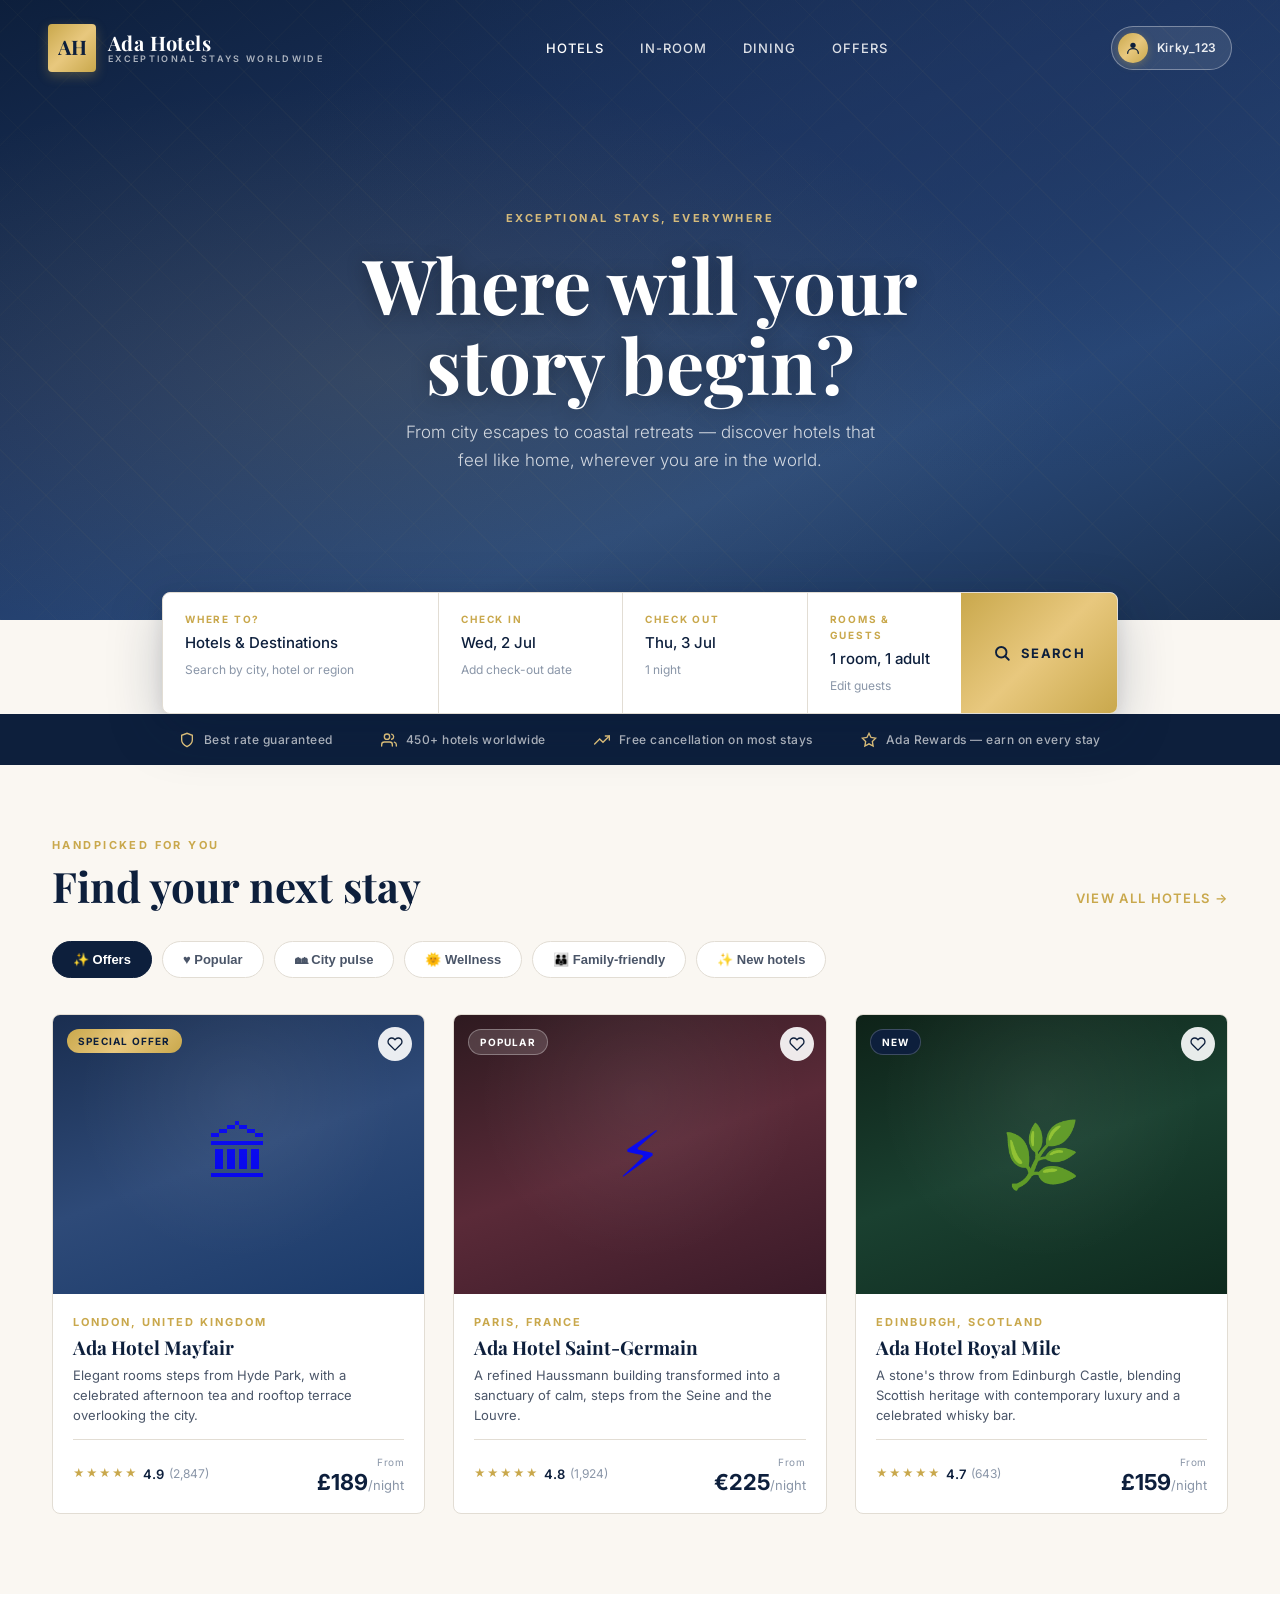
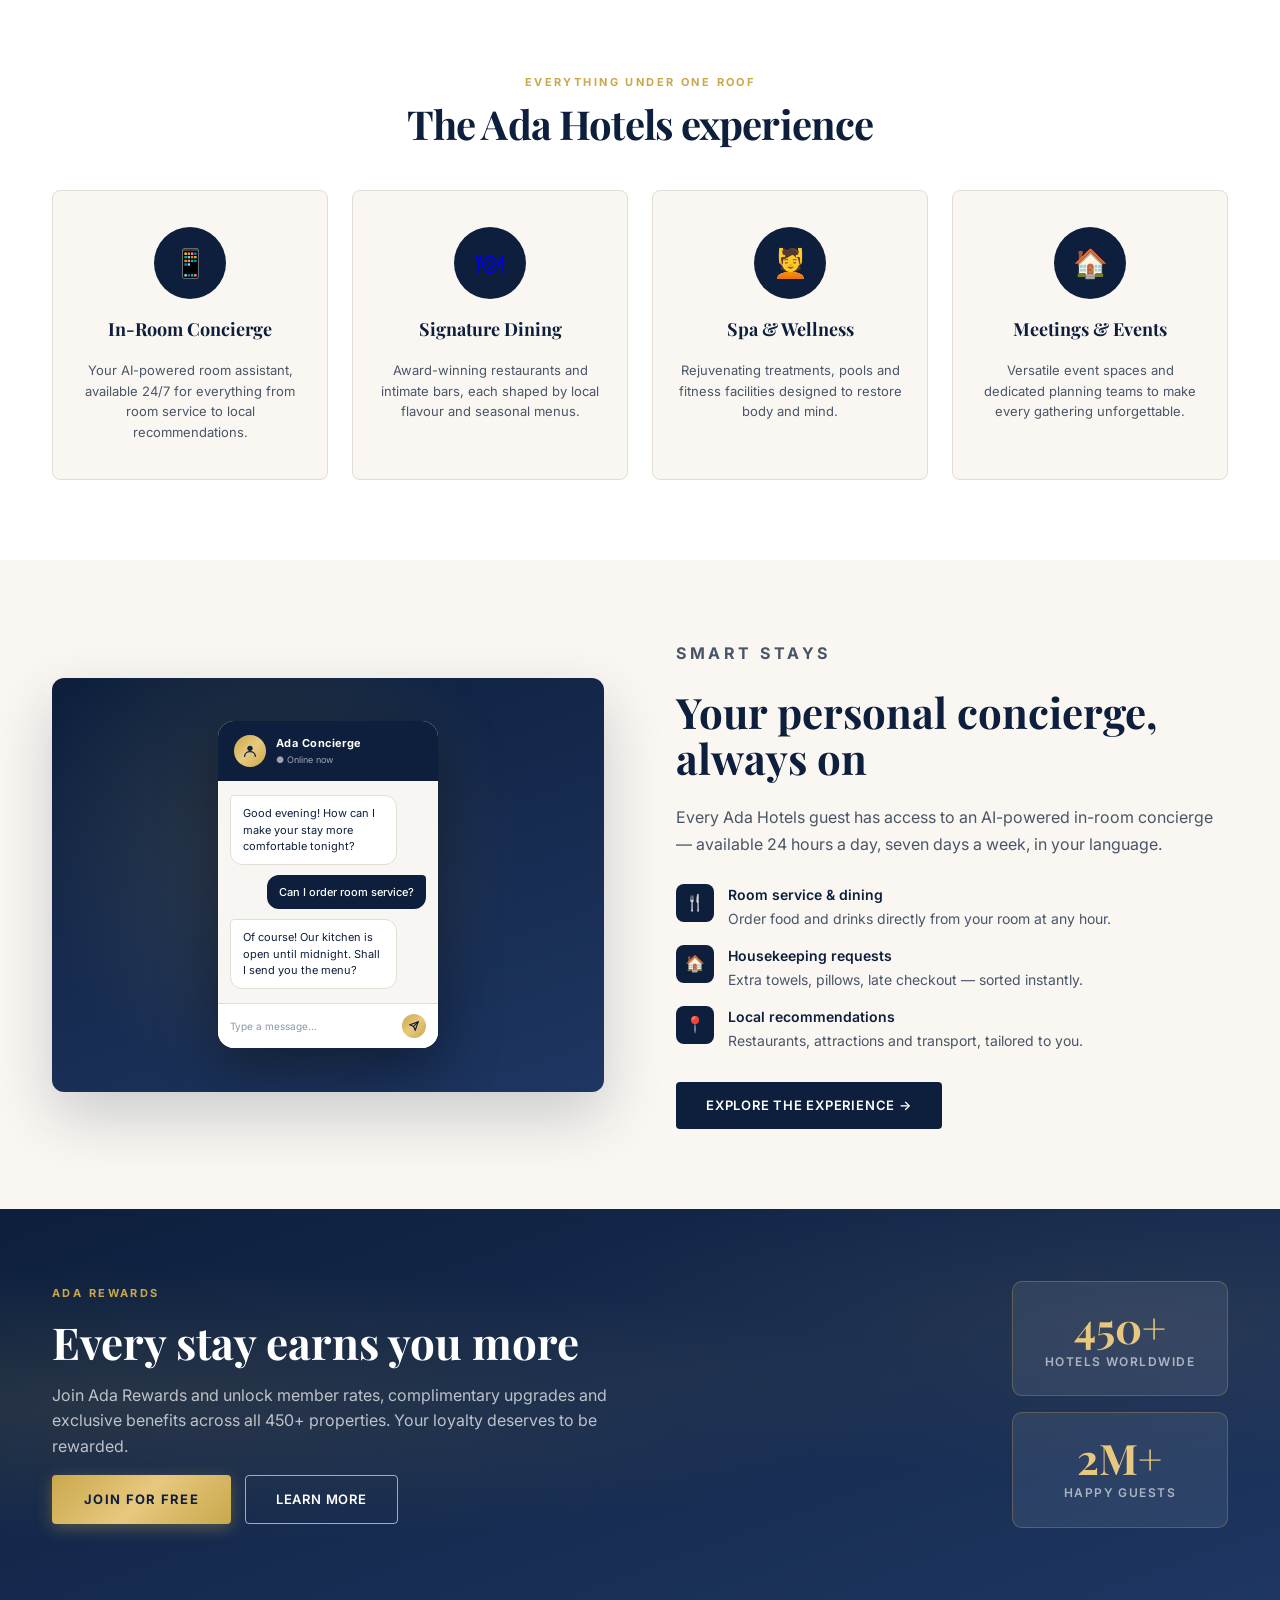
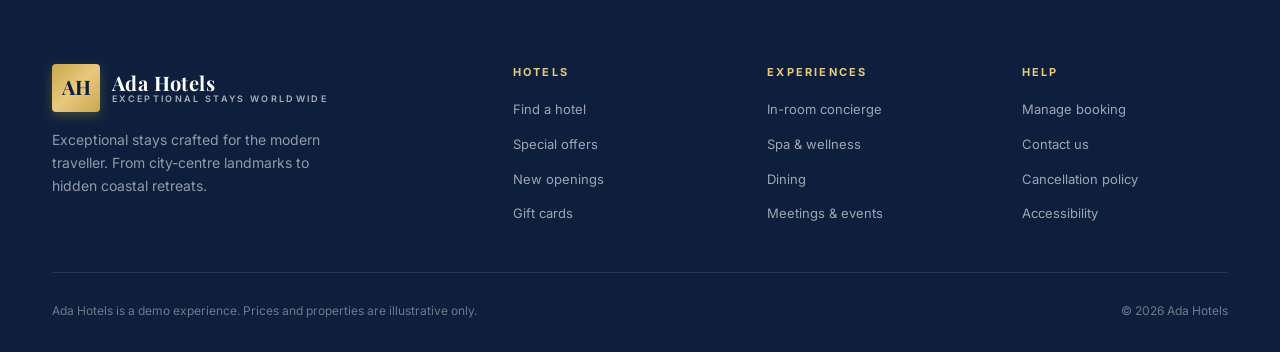
==== index.html @ 67bea43e "Initial build: Ada Hotels demo website Home booking page and in-room concierge experience page. Ada " ====
<!DOCTYPE html>
<html lang="en-GB">
<head>
<meta charset="UTF-8">
<meta name="viewport" content="width=device-width, initial-scale=1.0">
<title>Ada Hotels — Discover Your Perfect Stay</title>
<link rel="stylesheet" href="ada-hotels.css">
<style>

/* ── Hero ─────────────────────────────────────────────────── */
.hero {
  position: relative;
  min-height: 620px;
  display: flex;
  flex-direction: column;
  align-items: center;
  justify-content: center;
  overflow: hidden;
}
.hero-bg {
  position: absolute;
  inset: 0;
  background:
    linear-gradient(to bottom, rgba(13,31,60,0.55) 0%, rgba(13,31,60,0.35) 50%, rgba(13,31,60,0.65) 100%),
    url('hero-bg.jpg') center/cover no-repeat;
  background-color: #1A3A5C;
}
/* Decorative layers when no photo */
.hero-bg::before {
  content: '';
  position: absolute;
  inset: 0;
  background:
    radial-gradient(ellipse at 30% 60%, rgba(201,168,76,0.12) 0%, transparent 55%),
    radial-gradient(ellipse at 80% 20%, rgba(30,54,98,0.6) 0%, transparent 50%),
    linear-gradient(160deg, #0D1F3C 0%, #1E3662 40%, #2A4A7A 70%, #1A3050 100%);
}
.hero-bg::after {
  content: '';
  position: absolute;
  inset: 0;
  background-image:
    repeating-linear-gradient(45deg, rgba(201,168,76,0.03) 0px, rgba(201,168,76,0.03) 1px, transparent 1px, transparent 40px),
    repeating-linear-gradient(-45deg, rgba(201,168,76,0.02) 0px, rgba(201,168,76,0.02) 1px, transparent 1px, transparent 40px);
}

.hero-content {
  position: relative;
  z-index: 2;
  text-align: center;
  padding: 120px 32px 56px;
  display: flex;
  flex-direction: column;
  align-items: center;
  gap: 16px;
}
.hero-content .eyebrow { color: var(--ah-gold-light); opacity: 0.9; }
.hero-title {
  font-family: 'Playfair Display', serif;
  font-size: clamp(42px, 6vw, 76px);
  font-weight: 700;
  color: var(--ah-white);
  line-height: 1.05;
  max-width: 14ch;
  text-shadow: 0 2px 20px rgba(0,0,0,0.3);
}
.hero-sub {
  font-size: 17px;
  color: rgba(255,255,255,0.78);
  max-width: 48ch;
  line-height: 1.6;
  font-weight: 300;
}

/* ── Booking widget ───────────────────────────────────────── */
.booking-bar-wrap {
  position: relative;
  z-index: 10;
  width: 100%;
  max-width: 1020px;
  padding: 0 32px;
  margin-top: -28px;
}
.booking-bar {
  background: var(--ah-white);
  border-radius: 8px;
  box-shadow: 0 16px 56px rgba(13,31,60,0.22), 0 4px 16px rgba(13,31,60,0.1);
  display: grid;
  grid-template-columns: 1.8fr 1.2fr 1.2fr 1fr auto;
  overflow: hidden;
  border: 1px solid var(--ah-border);
}
.bb-field {
  display: flex;
  flex-direction: column;
  gap: 4px;
  padding: 18px 22px;
  border-right: 1px solid var(--ah-border);
  cursor: pointer;
  transition: background 120ms;
}
.bb-field:hover { background: var(--ah-cream); }
.bb-field:last-of-type { border-right: none; }
.bb-label {
  font-size: 10px;
  font-weight: 700;
  letter-spacing: 0.18em;
  text-transform: uppercase;
  color: var(--ah-gold);
}
.bb-value {
  font-size: 15px;
  font-weight: 500;
  color: var(--ah-navy);
}
.bb-sub {
  font-size: 12px;
  color: var(--ah-text-3);
  margin-top: 1px;
}
.bb-search {
  display: flex;
  align-items: center;
  justify-content: center;
  padding: 18px 32px;
  background: var(--ah-gold-grad);
  border: none;
  cursor: pointer;
  font-family: inherit;
  font-size: 13px;
  font-weight: 700;
  letter-spacing: 0.1em;
  text-transform: uppercase;
  color: var(--ah-navy);
  gap: 10px;
  transition: filter 150ms;
  white-space: nowrap;
}
.bb-search:hover { filter: brightness(1.06); }
.bb-search svg { flex-shrink: 0; }

/* ── Trust strip ──────────────────────────────────────────── */
.trust-strip {
  background: var(--ah-navy);
  padding: 16px 0;
}
.trust-strip-inner {
  display: flex;
  align-items: center;
  justify-content: center;
  gap: 48px;
  flex-wrap: wrap;
}
.trust-item {
  display: flex;
  align-items: center;
  gap: 9px;
  font-size: 12px;
  font-weight: 500;
  color: rgba(255,255,255,0.7);
  letter-spacing: 0.04em;
}
.trust-item svg { color: var(--ah-gold-light); flex-shrink: 0; }

/* ── Find your stay ───────────────────────────────────────── */
.find-section {
  padding: 72px 0 80px;
  background: var(--ah-cream);
}
.find-head {
  display: flex;
  align-items: flex-end;
  justify-content: space-between;
  gap: 24px;
  margin-bottom: 32px;
}
.find-head h2 {
  font-family: 'Playfair Display', serif;
  font-size: clamp(28px, 3.5vw, 42px);
  font-weight: 700;
  color: var(--ah-navy);
  line-height: 1.1;
}
.find-head a {
  font-size: 13px;
  font-weight: 600;
  letter-spacing: 0.1em;
  text-transform: uppercase;
  color: var(--ah-gold);
  text-decoration: none;
  white-space: nowrap;
}
.find-head a:hover { color: var(--ah-navy); }

/* Filter tabs */
.filter-tabs {
  display: flex;
  gap: 10px;
  margin-bottom: 36px;
  flex-wrap: wrap;
}
.filter-tab {
  display: flex;
  align-items: center;
  gap: 7px;
  padding: 10px 20px;
  border-radius: 999px;
  border: 1.5px solid var(--ah-border);
  background: var(--ah-white);
  color: var(--ah-text-2);
  font-size: 13px;
  font-weight: 600;
  cursor: pointer;
  transition: all 150ms;
  white-space: nowrap;
}
.filter-tab:hover { border-color: var(--ah-navy); color: var(--ah-navy); }
.filter-tab.active {
  background: var(--ah-navy);
  border-color: var(--ah-navy);
  color: var(--ah-white);
}

/* Hotel cards grid */
.hotels-grid {
  display: grid;
  grid-template-columns: repeat(3, 1fr);
  gap: 28px;
}
.hotel-card { cursor: pointer; }
.hotel-thumb {
  width: 100%;
  aspect-ratio: 4/3;
  position: relative;
  overflow: hidden;
}
.hotel-thumb-inner {
  width: 100%;
  height: 100%;
  display: flex;
  align-items: center;
  justify-content: center;
  font-size: 64px;
}
.hotel-thumb-inner.london   { background: linear-gradient(160deg, #1A2E50 0%, #2E4A78 50%, #1A3A6A 100%); }
.hotel-thumb-inner.paris    { background: linear-gradient(160deg, #2E1A20 0%, #5A2A38 50%, #3A1A28 100%); }
.hotel-thumb-inner.edinburgh{ background: linear-gradient(160deg, #0E2218 0%, #1A4030 50%, #0E2A1E 100%); }
.hotel-thumb-inner.dubai    { background: linear-gradient(160deg, #2E2010 0%, #5A4020 50%, #3A2810 100%); }
.hotel-thumb-inner.barcelona{ background: linear-gradient(160deg, #201020 0%, #402040 50%, #281030 100%); }
.hotel-thumb-inner.amsterdam{ background: linear-gradient(160deg, #102020 0%, #204040 50%, #102828 100%); }

.hotel-thumb::before {
  content: '';
  position: absolute;
  inset: 0;
  background: radial-gradient(circle at 50% 30%, rgba(255,255,255,0.06), transparent 60%);
  pointer-events: none;
}
.hotel-badge {
  position: absolute;
  top: 14px;
  left: 14px;
  padding: 4px 11px;
  border-radius: 999px;
  font-size: 10px;
  font-weight: 700;
  letter-spacing: 0.12em;
  text-transform: uppercase;
}
.badge-offers  { background: var(--ah-gold-grad); color: var(--ah-navy); }
.badge-new     { background: var(--ah-navy); color: var(--ah-white); border: 1px solid rgba(255,255,255,0.2); }
.badge-popular { background: rgba(255,255,255,0.15); color: var(--ah-white); border: 1px solid rgba(255,255,255,0.3); backdrop-filter: blur(4px); }

.hotel-save {
  position: absolute;
  top: 12px;
  right: 12px;
  width: 34px; height: 34px;
  border-radius: 50%;
  background: rgba(255,255,255,0.9);
  border: none;
  cursor: pointer;
  display: flex; align-items: center; justify-content: center;
  transition: background 120ms;
}
.hotel-save:hover { background: var(--ah-white); }

.hotel-info { padding: 20px; }
.hotel-location {
  font-size: 11px;
  font-weight: 700;
  letter-spacing: 0.18em;
  text-transform: uppercase;
  color: var(--ah-gold);
  margin-bottom: 5px;
}
.hotel-name {
  font-family: 'Playfair Display', serif;
  font-size: 19px;
  font-weight: 700;
  color: var(--ah-navy);
  margin-bottom: 6px;
  line-height: 1.2;
}
.hotel-desc {
  font-size: 13px;
  color: var(--ah-text-2);
  line-height: 1.55;
  margin-bottom: 14px;
}
.hotel-meta {
  display: flex;
  align-items: center;
  justify-content: space-between;
  gap: 12px;
  padding-top: 14px;
  border-top: 1px solid var(--ah-border);
}
.hotel-rating {
  display: flex;
  align-items: center;
  gap: 5px;
  font-size: 13px;
  font-weight: 600;
  color: var(--ah-navy);
}
.stars { color: var(--ah-gold); font-size: 11px; letter-spacing: 1px; }
.hotel-price {
  display: flex;
  flex-direction: column;
  align-items: flex-end;
  gap: 1px;
}
.price-from { font-size: 10px; color: var(--ah-text-3); letter-spacing: 0.06em; }
.price-val {
  font-size: 22px;
  font-weight: 700;
  color: var(--ah-navy);
  line-height: 1;
}
.price-val small { font-size: 13px; font-weight: 400; color: var(--ah-text-3); }

/* ── Experience strip ─────────────────────────────────────── */
.exp-strip {
  padding: 80px 0;
  background: var(--ah-white);
}
.exp-grid {
  display: grid;
  grid-template-columns: repeat(4, 1fr);
  gap: 24px;
}
.exp-card {
  display: flex;
  flex-direction: column;
  align-items: center;
  text-align: center;
  gap: 16px;
  padding: 36px 24px;
  border-radius: 8px;
  border: 1px solid var(--ah-border);
  background: var(--ah-cream);
  transition: box-shadow 200ms, transform 200ms;
  text-decoration: none;
}
.exp-card:hover {
  box-shadow: 0 8px 32px rgba(13,31,60,0.1);
  transform: translateY(-3px);
}
.exp-icon {
  width: 72px; height: 72px;
  border-radius: 50%;
  background: var(--ah-navy);
  display: flex; align-items: center; justify-content: center;
  font-size: 28px;
  flex-shrink: 0;
}
.exp-title {
  font-family: 'Playfair Display', serif;
  font-size: 18px;
  font-weight: 700;
  color: var(--ah-navy);
}
.exp-desc { font-size: 13px; color: var(--ah-text-2); line-height: 1.6; }

/* ── Promo banner ─────────────────────────────────────────── */
.promo-banner {
  margin: 0;
  background: var(--ah-navy-grad);
  padding: 72px 0;
  position: relative;
  overflow: hidden;
}
.promo-banner::before {
  content: '';
  position: absolute;
  inset: 0;
  background:
    radial-gradient(ellipse at 10% 50%, rgba(201,168,76,0.12) 0%, transparent 50%),
    radial-gradient(ellipse at 90% 30%, rgba(201,168,76,0.08) 0%, transparent 40%);
  pointer-events: none;
}
.promo-inner {
  position: relative;
  display: flex;
  align-items: center;
  justify-content: space-between;
  gap: 48px;
}
.promo-copy { display: flex; flex-direction: column; gap: 16px; max-width: 56ch; }
.promo-title {
  font-family: 'Playfair Display', serif;
  font-size: clamp(28px, 3.5vw, 44px);
  font-weight: 700;
  color: var(--ah-white);
  line-height: 1.1;
}
.promo-sub { font-size: 16px; color: rgba(255,255,255,0.7); line-height: 1.6; }
.promo-cta { display: flex; gap: 14px; align-items: center; flex-wrap: wrap; }

/* ── In-room callout ──────────────────────────────────────── */
.inroom-callout {
  padding: 80px 0;
  background: var(--ah-cream);
}
.inroom-inner {
  display: grid;
  grid-template-columns: 1fr 1fr;
  gap: 72px;
  align-items: center;
}
.inroom-visual {
  position: relative;
  border-radius: 12px;
  overflow: hidden;
  aspect-ratio: 4/3;
  background: linear-gradient(160deg, #0D1F3C, #1E3662);
  display: flex;
  align-items: center;
  justify-content: center;
  box-shadow: 0 24px 60px rgba(13,31,60,0.2);
}
.inroom-visual::before {
  content: '';
  position: absolute;
  inset: 0;
  background: radial-gradient(circle at 40% 40%, rgba(201,168,76,0.15), transparent 60%);
}
.inroom-mockup {
  position: relative;
  z-index: 2;
  width: 220px;
  background: var(--ah-white);
  border-radius: 16px;
  box-shadow: 0 20px 60px rgba(0,0,0,0.4);
  overflow: hidden;
}
.im-header {
  background: var(--ah-navy);
  padding: 14px 16px;
  display: flex;
  align-items: center;
  gap: 10px;
}
.im-avatar {
  width: 32px; height: 32px;
  border-radius: 50%;
  background: var(--ah-gold-grad);
  display: flex; align-items: center; justify-content: center;
  flex-shrink: 0;
}
.im-label { font-size: 11px; font-weight: 700; color: var(--ah-white); letter-spacing: 0.04em; }
.im-sub { font-size: 9px; color: rgba(255,255,255,0.6); }
.im-msgs { padding: 14px 12px; display: flex; flex-direction: column; gap: 10px; background: #F8F6F2; }
.im-bot, .im-user {
  max-width: 85%;
  padding: 9px 12px;
  border-radius: 12px;
  font-size: 11px;
  line-height: 1.5;
}
.im-bot {
  background: var(--ah-white);
  color: var(--ah-navy);
  border: 1px solid var(--ah-border);
  border-radius: 4px 12px 12px 12px;
  align-self: flex-start;
}
.im-user {
  background: var(--ah-navy);
  color: var(--ah-white);
  border-radius: 12px 4px 12px 12px;
  align-self: flex-end;
  font-weight: 500;
}
.im-input {
  padding: 10px 12px;
  border-top: 1px solid var(--ah-border);
  background: var(--ah-white);
  display: flex;
  align-items: center;
  gap: 8px;
}
.im-input-field {
  flex: 1;
  font-size: 10px;
  color: var(--ah-text-3);
}
.im-send {
  width: 24px; height: 24px;
  border-radius: 50%;
  background: var(--ah-gold-grad);
  display: flex; align-items: center; justify-content: center;
  flex-shrink: 0;
}
.inroom-copy { display: flex; flex-direction: column; gap: 22px; }
.inroom-copy h2 {
  font-family: 'Playfair Display', serif;
  font-size: clamp(28px, 3.5vw, 42px);
  font-weight: 700;
  color: var(--ah-navy);
  line-height: 1.1;
}
.inroom-copy p { font-size: 16px; color: var(--ah-text-2); line-height: 1.7; }
.inroom-features { display: flex; flex-direction: column; gap: 14px; margin-top: 4px; }
.inroom-feature {
  display: flex;
  align-items: flex-start;
  gap: 14px;
  font-size: 14px;
  color: var(--ah-text-2);
}
.if-icon {
  width: 38px; height: 38px;
  border-radius: 8px;
  background: var(--ah-navy);
  display: flex; align-items: center; justify-content: center;
  font-size: 16px;
  flex-shrink: 0;
}
.if-text strong { display: block; color: var(--ah-navy); font-weight: 600; margin-bottom: 2px; }

@media (max-width: 960px) {
  .booking-bar { grid-template-columns: 1fr 1fr; }
  .hotels-grid { grid-template-columns: 1fr 1fr; }
  .exp-grid { grid-template-columns: 1fr 1fr; }
  .inroom-inner { grid-template-columns: 1fr; }
  .promo-inner { flex-direction: column; }
  .site-header { padding: 20px 24px; }
}
@media (max-width: 640px) {
  .hotels-grid { grid-template-columns: 1fr; }
  .booking-bar { grid-template-columns: 1fr; }
  .footer-inner { grid-template-columns: 1fr 1fr; }
}
</style>
</head>
<body>

<!-- Header -->
<header class="site-header">
  <a class="brand" href="index.html">
    <div class="brand-mark">
      <svg width="28" height="28" viewBox="0 0 28 28" fill="none">
        <text x="14" y="21" font-family="Playfair Display, serif" font-size="20" font-weight="700" fill="#0D1F3C" text-anchor="middle">AH</text>
      </svg>
    </div>
    <div class="brand-name-wrap">
      <span class="brand-title">Ada Hotels</span>
      <span class="brand-tag">Exceptional stays worldwide</span>
    </div>
  </a>
  <nav class="site-nav">
    <a href="index.html" class="active">Hotels</a>
    <a href="inroom.html">In-Room</a>
    <a href="index.html">Dining</a>
    <a href="index.html">Offers</a>
  </nav>
  <div class="header-actions">
    <div class="user-pill">
      <span class="user-avatar">
        <svg width="16" height="16" viewBox="0 0 24 24" fill="none">
          <circle cx="12" cy="8" r="4" fill="#0D1F3C"/>
          <path d="M4 20c0-4 3.6-7 8-7s8 3 8 7" stroke="#0D1F3C" stroke-width="2" stroke-linecap="round"/>
        </svg>
      </span>
      <span class="user-name">Kirky_123</span>
    </div>
  </div>
</header>

<!-- Hero -->
<section class="hero">
  <div class="hero-bg"></div>
  <div class="hero-content">
    <p class="eyebrow">Exceptional stays, everywhere</p>
    <h1 class="hero-title">Where will your story begin?</h1>
    <p class="hero-sub">From city escapes to coastal retreats — discover hotels that feel like home, wherever you are in the world.</p>
  </div>
</section>

<!-- Booking bar -->
<div style="background:var(--ah-cream);display:flex;justify-content:center;padding:0 0 0 0;">
  <div class="booking-bar-wrap">
    <div class="booking-bar">
      <div class="bb-field">
        <span class="bb-label">Where to?</span>
        <span class="bb-value">Hotels &amp; Destinations</span>
        <span class="bb-sub">Search by city, hotel or region</span>
      </div>
      <div class="bb-field">
        <span class="bb-label">Check in</span>
        <span class="bb-value">Wed, 2 Jul</span>
        <span class="bb-sub">Add check-out date</span>
      </div>
      <div class="bb-field">
        <span class="bb-label">Check out</span>
        <span class="bb-value">Thu, 3 Jul</span>
        <span class="bb-sub">1 night</span>
      </div>
      <div class="bb-field">
        <span class="bb-label">Rooms &amp; Guests</span>
        <span class="bb-value">1 room, 1 adult</span>
        <span class="bb-sub">Edit guests</span>
      </div>
      <button class="bb-search">
        <svg width="18" height="18" viewBox="0 0 24 24" fill="none" stroke="currentColor" stroke-width="2.5" stroke-linecap="round"><circle cx="11" cy="11" r="7"/><path d="m21 21-4.35-4.35"/></svg>
        Search
      </button>
    </div>
  </div>
</div>

<!-- Trust strip -->
<div class="trust-strip">
  <div class="wrap">
    <div class="trust-strip-inner">
      <div class="trust-item">
        <svg width="16" height="16" viewBox="0 0 24 24" fill="none" stroke="currentColor" stroke-width="2" stroke-linecap="round"><path d="M12 22s8-4 8-10V5l-8-3-8 3v7c0 6 8 10 8 10z"/></svg>
        Best rate guaranteed
      </div>
      <div class="trust-item">
        <svg width="16" height="16" viewBox="0 0 24 24" fill="none" stroke="currentColor" stroke-width="2" stroke-linecap="round"><path d="M17 21v-2a4 4 0 0 0-4-4H5a4 4 0 0 0-4 4v2"/><circle cx="9" cy="7" r="4"/><path d="M23 21v-2a4 4 0 0 0-3-3.87"/><path d="M16 3.13a4 4 0 0 1 0 7.75"/></svg>
        450+ hotels worldwide
      </div>
      <div class="trust-item">
        <svg width="16" height="16" viewBox="0 0 24 24" fill="none" stroke="currentColor" stroke-width="2" stroke-linecap="round"><polyline points="23 6 13.5 15.5 8.5 10.5 1 18"/><polyline points="17 6 23 6 23 12"/></svg>
        Free cancellation on most stays
      </div>
      <div class="trust-item">
        <svg width="16" height="16" viewBox="0 0 24 24" fill="none" stroke="currentColor" stroke-width="2" stroke-linecap="round"><polygon points="12 2 15.09 8.26 22 9.27 17 14.14 18.18 21.02 12 17.77 5.82 21.02 7 14.14 2 9.27 8.91 8.26 12 2"/></svg>
        Ada Rewards — earn on every stay
      </div>
    </div>
  </div>
</div>

<!-- Find your stay -->
<section class="find-section">
  <div class="wrap">
    <div class="find-head">
      <div>
        <p class="eyebrow" style="margin-bottom:8px">Handpicked for you</p>
        <h2>Find your next stay</h2>
      </div>
      <a href="index.html">View all hotels &rarr;</a>
    </div>

    <div class="filter-tabs">
      <button class="filter-tab active">&#10024; Offers</button>
      <button class="filter-tab">&#9829; Popular</button>
      <button class="filter-tab">&#127960; City pulse</button>
      <button class="filter-tab">&#127774; Wellness</button>
      <button class="filter-tab">&#128106; Family-friendly</button>
      <button class="filter-tab">&#10024; New hotels</button>
    </div>

    <div class="hotels-grid">

      <!-- Card 1 -->
      <a class="hotel-card" href="index.html">
        <div class="hotel-thumb">
          <div class="hotel-thumb-inner london">&#127963;</div>
          <span class="hotel-badge badge-offers">Special offer</span>
          <button class="hotel-save" onclick="event.preventDefault()">
            <svg width="16" height="16" viewBox="0 0 24 24" fill="none" stroke="#0D1F3C" stroke-width="2" stroke-linecap="round"><path d="M20.84 4.61a5.5 5.5 0 0 0-7.78 0L12 5.67l-1.06-1.06a5.5 5.5 0 0 0-7.78 7.78l1.06 1.06L12 21.23l7.78-7.78 1.06-1.06a5.5 5.5 0 0 0 0-7.78z"/></svg>
          </button>
        </div>
        <div class="hotel-info">
          <div class="hotel-location">London, United Kingdom</div>
          <div class="hotel-name">Ada Hotel Mayfair</div>
          <div class="hotel-desc">Elegant rooms steps from Hyde Park, with a celebrated afternoon tea and rooftop terrace overlooking the city.</div>
          <div class="hotel-meta">
            <div class="hotel-rating">
              <span class="stars">&#9733;&#9733;&#9733;&#9733;&#9733;</span>
              <span>4.9</span>
              <span style="color:var(--ah-text-3);font-weight:400;font-size:12px">(2,847)</span>
            </div>
            <div class="hotel-price">
              <span class="price-from">From</span>
              <span class="price-val">&pound;189<small>/night</small></span>
            </div>
          </div>
        </div>
      </a>

      <!-- Card 2 -->
      <a class="hotel-card" href="index.html">
        <div class="hotel-thumb">
          <div class="hotel-thumb-inner paris">&#9889;</div>
          <span class="hotel-badge badge-popular">Popular</span>
          <button class="hotel-save" onclick="event.preventDefault()">
            <svg width="16" height="16" viewBox="0 0 24 24" fill="none" stroke="#0D1F3C" stroke-width="2" stroke-linecap="round"><path d="M20.84 4.61a5.5 5.5 0 0 0-7.78 0L12 5.67l-1.06-1.06a5.5 5.5 0 0 0-7.78 7.78l1.06 1.06L12 21.23l7.78-7.78 1.06-1.06a5.5 5.5 0 0 0 0-7.78z"/></svg>
          </button>
        </div>
        <div class="hotel-info">
          <div class="hotel-location">Paris, France</div>
          <div class="hotel-name">Ada Hotel Saint-Germain</div>
          <div class="hotel-desc">A refined Haussmann building transformed into a sanctuary of calm, steps from the Seine and the Louvre.</div>
          <div class="hotel-meta">
            <div class="hotel-rating">
              <span class="stars">&#9733;&#9733;&#9733;&#9733;&#9733;</span>
              <span>4.8</span>
              <span style="color:var(--ah-text-3);font-weight:400;font-size:12px">(1,924)</span>
            </div>
            <div class="hotel-price">
              <span class="price-from">From</span>
              <span class="price-val">&euro;225<small>/night</small></span>
            </div>
          </div>
        </div>
      </a>

      <!-- Card 3 -->
      <a class="hotel-card" href="index.html">
        <div class="hotel-thumb">
          <div class="hotel-thumb-inner edinburgh">&#127807;</div>
          <span class="hotel-badge badge-new">New</span>
          <button class="hotel-save" onclick="event.preventDefault()">
            <svg width="16" height="16" viewBox="0 0 24 24" fill="none" stroke="#0D1F3C" stroke-width="2" stroke-linecap="round"><path d="M20.84 4.61a5.5 5.5 0 0 0-7.78 0L12 5.67l-1.06-1.06a5.5 5.5 0 0 0-7.78 7.78l1.06 1.06L12 21.23l7.78-7.78 1.06-1.06a5.5 5.5 0 0 0 0-7.78z"/></svg>
          </button>
        </div>
        <div class="hotel-info">
          <div class="hotel-location">Edinburgh, Scotland</div>
          <div class="hotel-name">Ada Hotel Royal Mile</div>
          <div class="hotel-desc">A stone's throw from Edinburgh Castle, blending Scottish heritage with contemporary luxury and a celebrated whisky bar.</div>
          <div class="hotel-meta">
            <div class="hotel-rating">
              <span class="stars">&#9733;&#9733;&#9733;&#9733;&#9733;</span>
              <span>4.7</span>
              <span style="color:var(--ah-text-3);font-weight:400;font-size:12px">(643)</span>
            </div>
            <div class="hotel-price">
              <span class="price-from">From</span>
              <span class="price-val">&pound;159<small>/night</small></span>
            </div>
          </div>
        </div>
      </a>

    </div>
  </div>
</section>

<!-- Experiences strip -->
<section class="exp-strip">
  <div class="wrap">
    <div style="text-align:center;margin-bottom:44px">
      <p class="eyebrow" style="margin-bottom:10px">Everything under one roof</p>
      <h2 class="display" style="font-size:clamp(28px,3.5vw,40px)">The Ada Hotels experience</h2>
    </div>
    <div class="exp-grid">
      <a class="exp-card" href="inroom.html">
        <div class="exp-icon">&#128241;</div>
        <div class="exp-title">In-Room Concierge</div>
        <div class="exp-desc">Your AI-powered room assistant, available 24/7 for everything from room service to local recommendations.</div>
      </a>
      <a class="exp-card" href="index.html">
        <div class="exp-icon">&#127869;</div>
        <div class="exp-title">Signature Dining</div>
        <div class="exp-desc">Award-winning restaurants and intimate bars, each shaped by local flavour and seasonal menus.</div>
      </a>
      <a class="exp-card" href="index.html">
        <div class="exp-icon">&#128134;</div>
        <div class="exp-title">Spa &amp; Wellness</div>
        <div class="exp-desc">Rejuvenating treatments, pools and fitness facilities designed to restore body and mind.</div>
      </a>
      <a class="exp-card" href="index.html">
        <div class="exp-icon">&#127968;</div>
        <div class="exp-title">Meetings &amp; Events</div>
        <div class="exp-desc">Versatile event spaces and dedicated planning teams to make every gathering unforgettable.</div>
      </a>
    </div>
  </div>
</section>

<!-- In-room callout -->
<section class="inroom-callout">
  <div class="wrap">
    <div class="inroom-inner">
      <div class="inroom-visual">
        <div class="inroom-mockup">
          <div class="im-header">
            <div class="im-avatar">
              <svg width="16" height="16" viewBox="0 0 24 24" fill="none"><circle cx="12" cy="8" r="4" fill="#0D1F3C"/><path d="M4 20c0-4 3.6-7 8-7s8 3 8 7" stroke="#0D1F3C" stroke-width="2" stroke-linecap="round"/></svg>
            </div>
            <div>
              <div class="im-label">Ada Concierge</div>
              <div class="im-sub">&#9679; Online now</div>
            </div>
          </div>
          <div class="im-msgs">
            <div class="im-bot">Good evening! How can I make your stay more comfortable tonight?</div>
            <div class="im-user">Can I order room service?</div>
            <div class="im-bot">Of course! Our kitchen is open until midnight. Shall I send you the menu?</div>
          </div>
          <div class="im-input">
            <span class="im-input-field">Type a message...</span>
            <div class="im-send">
              <svg width="10" height="10" viewBox="0 0 24 24" fill="none" stroke="#0D1F3C" stroke-width="3" stroke-linecap="round"><line x1="22" y1="2" x2="11" y2="13"/><polygon points="22 2 15 22 11 13 2 9 22 2"/></svg>
            </div>
          </div>
        </div>
      </div>
      <div class="inroom-copy">
        <p class="eyebrow">Smart stays</p>
        <h2>Your personal concierge, always on</h2>
        <p>Every Ada Hotels guest has access to an AI-powered in-room concierge — available 24 hours a day, seven days a week, in your language.</p>
        <div class="inroom-features">
          <div class="inroom-feature">
            <div class="if-icon">&#127860;</div>
            <div class="if-text"><strong>Room service & dining</strong>Order food and drinks directly from your room at any hour.</div>
          </div>
          <div class="inroom-feature">
            <div class="if-icon">&#127968;</div>
            <div class="if-text"><strong>Housekeeping requests</strong>Extra towels, pillows, late checkout — sorted instantly.</div>
          </div>
          <div class="inroom-feature">
            <div class="if-icon">&#128205;</div>
            <div class="if-text"><strong>Local recommendations</strong>Restaurants, attractions and transport, tailored to you.</div>
          </div>
        </div>
        <a class="btn-navy" href="inroom.html" style="align-self:flex-start;margin-top:8px">Explore the experience &rarr;</a>
      </div>
    </div>
  </div>
</section>

<!-- Promo banner -->
<section class="promo-banner">
  <div class="wrap">
    <div class="promo-inner">
      <div class="promo-copy">
        <p class="eyebrow">Ada Rewards</p>
        <h2 class="promo-title">Every stay earns you more</h2>
        <p class="promo-sub">Join Ada Rewards and unlock member rates, complimentary upgrades and exclusive benefits across all 450+ properties. Your loyalty deserves to be rewarded.</p>
        <div class="promo-cta">
          <a class="btn-gold" href="index.html">Join for free</a>
          <a class="btn-outline-white" href="index.html">Learn more</a>
        </div>
      </div>
      <div style="display:flex;flex-direction:column;gap:16px;flex-shrink:0">
        <div style="background:rgba(255,255,255,0.08);border:1px solid rgba(201,168,76,0.3);border-radius:10px;padding:24px 32px;text-align:center">
          <div style="font-family:'Playfair Display',serif;font-size:42px;font-weight:700;color:var(--ah-gold-light);line-height:1">450+</div>
          <div style="font-size:12px;font-weight:600;letter-spacing:0.12em;text-transform:uppercase;color:rgba(255,255,255,0.6);margin-top:4px">Hotels worldwide</div>
        </div>
        <div style="background:rgba(255,255,255,0.08);border:1px solid rgba(201,168,76,0.3);border-radius:10px;padding:24px 32px;text-align:center">
          <div style="font-family:'Playfair Display',serif;font-size:42px;font-weight:700;color:var(--ah-gold-light);line-height:1">2M+</div>
          <div style="font-size:12px;font-weight:600;letter-spacing:0.12em;text-transform:uppercase;color:rgba(255,255,255,0.6);margin-top:4px">Happy guests</div>
        </div>
      </div>
    </div>
  </div>
</section>

<!-- Footer -->
<footer class="site-footer">
  <div class="wrap">
    <div class="footer-inner">
      <div class="footer-brand">
        <a class="brand" href="index.html" style="align-self:flex-start">
          <div class="brand-mark">
            <svg width="28" height="28" viewBox="0 0 28 28" fill="none">
              <text x="14" y="21" font-family="Playfair Display, serif" font-size="20" font-weight="700" fill="#0D1F3C" text-anchor="middle">AH</text>
            </svg>
          </div>
          <div class="brand-name-wrap">
            <span class="brand-title">Ada Hotels</span>
            <span class="brand-tag">Exceptional stays worldwide</span>
          </div>
        </a>
        <p>Exceptional stays crafted for the modern traveller. From city-centre landmarks to hidden coastal retreats.</p>
      </div>
      <div class="footer-col">
        <span class="footer-head">Hotels</span>
        <a href="index.html">Find a hotel</a>
        <a href="index.html">Special offers</a>
        <a href="index.html">New openings</a>
        <a href="index.html">Gift cards</a>
      </div>
      <div class="footer-col">
        <span class="footer-head">Experiences</span>
        <a href="inroom.html">In-room concierge</a>
        <a href="index.html">Spa &amp; wellness</a>
        <a href="index.html">Dining</a>
        <a href="index.html">Meetings &amp; events</a>
      </div>
      <div class="footer-col">
        <span class="footer-head">Help</span>
        <a href="index.html">Manage booking</a>
        <a href="index.html">Contact us</a>
        <a href="index.html">Cancellation policy</a>
        <a href="index.html">Accessibility</a>
      </div>
    </div>
    <div class="footer-legal">
      <span>Ada Hotels is a demo experience. Prices and properties are illustrative only.</span>
      <span>&copy; 2026 Ada Hotels</span>
    </div>
  </div>
</footer>

<script>
  // Filter tabs
  document.querySelectorAll('.filter-tab').forEach(function(tab) {
    tab.addEventListener('click', function() {
      document.querySelectorAll('.filter-tab').forEach(function(t) { t.classList.remove('active'); });
      tab.classList.add('active');
    });
  });
</script>

</body>
</html>
---- ada-hotels.css ----
/* ── Ada Hotels — shared design system ───────────────────── */
@import url('https://fonts.googleapis.com/css2?family=Playfair+Display:wght@400;600;700&family=Inter:wght@300;400;500;600;700&display=swap');

:root {
  --ah-navy:          #0D1F3C;
  --ah-navy-2:        #162B50;
  --ah-navy-3:        #1E3662;
  --ah-gold:          #C9A84C;
  --ah-gold-light:    #E8C87E;
  --ah-gold-pale:     #F5EDD4;
  --ah-cream:         #FAF7F2;
  --ah-white:         #FFFFFF;
  --ah-text:          #0D1F3C;
  --ah-text-2:        #4A5568;
  --ah-text-3:        #8A96A8;
  --ah-border:        #E2DDD4;
  --ah-border-strong: #C9A84C;
  --ah-red:           #C0392B;
  --ah-green:         #27AE60;

  --ah-gold-grad:     linear-gradient(135deg, #C9A84C 0%, #E8C87E 50%, #C9A84C 100%);
  --ah-navy-grad:     linear-gradient(160deg, #0D1F3C 0%, #1E3662 100%);
  --ah-ease:          cubic-bezier(0.25, 0, 0, 1);
}

*, *::before, *::after { box-sizing: border-box; margin: 0; padding: 0; }

html { font-size: 16px; scroll-behavior: smooth; }

body {
  font-family: 'Inter', system-ui, sans-serif;
  background: var(--ah-white);
  color: var(--ah-text);
  line-height: 1.6;
  -webkit-font-smoothing: antialiased;
}

/* ── Typography ───────────────────────────────────────────── */
.display {
  font-family: 'Playfair Display', Georgia, serif;
  font-weight: 700;
  line-height: 1.1;
  letter-spacing: -0.02em;
  color: var(--ah-navy);
}
.display-white {
  font-family: 'Playfair Display', Georgia, serif;
  font-weight: 700;
  line-height: 1.1;
  color: var(--ah-white);
}
.eyebrow {
  font-size: 11px;
  font-weight: 700;
  letter-spacing: 0.22em;
  text-transform: uppercase;
  color: var(--ah-gold);
}

/* ── Layout ───────────────────────────────────────────────── */
.wrap {
  max-width: 1240px;
  margin: 0 auto;
  padding: 0 32px;
}

/* ── Buttons ──────────────────────────────────────────────── */
.btn-gold {
  display: inline-flex;
  align-items: center;
  gap: 8px;
  padding: 14px 32px;
  border-radius: 4px;
  background: var(--ah-gold-grad);
  color: var(--ah-navy);
  font-size: 13px;
  font-weight: 700;
  letter-spacing: 0.1em;
  text-transform: uppercase;
  text-decoration: none;
  border: none;
  cursor: pointer;
  transition: filter 150ms var(--ah-ease), transform 150ms var(--ah-ease);
  box-shadow: 0 4px 16px rgba(201,168,76,0.35);
}
.btn-gold:hover { filter: brightness(1.06); transform: translateY(-1px); }

.btn-navy {
  display: inline-flex;
  align-items: center;
  gap: 8px;
  padding: 13px 30px;
  border-radius: 4px;
  background: var(--ah-navy);
  color: var(--ah-white);
  font-size: 13px;
  font-weight: 600;
  letter-spacing: 0.06em;
  text-transform: uppercase;
  text-decoration: none;
  border: none;
  cursor: pointer;
  transition: background 150ms var(--ah-ease);
}
.btn-navy:hover { background: var(--ah-navy-3); }

.btn-outline {
  display: inline-flex;
  align-items: center;
  gap: 8px;
  padding: 13px 30px;
  border-radius: 4px;
  border: 1.5px solid var(--ah-navy);
  background: transparent;
  color: var(--ah-navy);
  font-size: 13px;
  font-weight: 600;
  letter-spacing: 0.06em;
  text-transform: uppercase;
  text-decoration: none;
  cursor: pointer;
  transition: background 150ms, color 150ms;
}
.btn-outline:hover { background: var(--ah-navy); color: var(--ah-white); }

.btn-outline-white {
  display: inline-flex;
  align-items: center;
  gap: 8px;
  padding: 13px 30px;
  border-radius: 4px;
  border: 1.5px solid rgba(255,255,255,0.6);
  background: transparent;
  color: var(--ah-white);
  font-size: 13px;
  font-weight: 600;
  letter-spacing: 0.06em;
  text-transform: uppercase;
  text-decoration: none;
  cursor: pointer;
  transition: background 150ms, border-color 150ms;
}
.btn-outline-white:hover { background: rgba(255,255,255,0.1); border-color: white; }

/* ── Header ───────────────────────────────────────────────── */
.site-header {
  position: absolute;
  top: 0; left: 0; right: 0;
  z-index: 100;
  display: flex;
  align-items: center;
  justify-content: space-between;
  padding: 24px 48px;
}
.site-header.solid {
  position: relative;
  background: var(--ah-white);
  border-bottom: 1px solid var(--ah-border);
  padding: 18px 48px;
  box-shadow: 0 1px 12px rgba(13,31,60,0.06);
}

.brand {
  display: flex;
  align-items: center;
  gap: 12px;
  text-decoration: none;
}
.brand-mark {
  width: 48px;
  height: 48px;
  border-radius: 4px;
  background: var(--ah-gold-grad);
  display: flex;
  align-items: center;
  justify-content: center;
  box-shadow: 0 4px 12px rgba(201,168,76,0.3);
  flex-shrink: 0;
}
.brand-mark svg { display: block; }
.brand-name-wrap { display: flex; flex-direction: column; line-height: 1.1; }
.brand-title {
  font-family: 'Playfair Display', serif;
  font-size: 20px;
  font-weight: 700;
  color: var(--ah-white);
  letter-spacing: 0.02em;
}
.brand-title.dark { color: var(--ah-navy); }
.brand-tag {
  font-size: 9px;
  font-weight: 600;
  letter-spacing: 0.26em;
  text-transform: uppercase;
  color: rgba(255,255,255,0.65);
}
.brand-tag.dark { color: var(--ah-text-3); }

.site-nav {
  display: flex;
  align-items: center;
  gap: 36px;
}
.site-nav a {
  font-size: 13px;
  font-weight: 500;
  letter-spacing: 0.08em;
  text-transform: uppercase;
  color: rgba(255,255,255,0.85);
  text-decoration: none;
  transition: color 120ms;
}
.site-nav a:hover, .site-nav a.active { color: var(--ah-white); }
.site-nav.dark a { color: var(--ah-text-2); }
.site-nav.dark a:hover, .site-nav.dark a.active { color: var(--ah-navy); }

.header-actions {
  display: flex;
  align-items: center;
  gap: 16px;
}
.user-pill {
  display: flex;
  align-items: center;
  gap: 9px;
  padding: 6px 14px 6px 6px;
  border-radius: 999px;
  border: 1.5px solid rgba(255,255,255,0.35);
  background: rgba(255,255,255,0.1);
  cursor: pointer;
  transition: background 120ms;
}
.user-pill:hover { background: rgba(255,255,255,0.18); }
.user-pill.dark {
  border-color: var(--ah-border);
  background: var(--ah-cream);
}
.user-avatar {
  width: 30px; height: 30px;
  border-radius: 50%;
  background: var(--ah-gold-grad);
  display: flex; align-items: center; justify-content: center;
  flex-shrink: 0;
  box-shadow: 0 2px 8px rgba(201,168,76,0.35);
}
.user-name {
  font-size: 12px;
  font-weight: 600;
  letter-spacing: 0.06em;
  color: rgba(255,255,255,0.9);
}
.user-name.dark { color: var(--ah-navy); }

/* ── Gold rule ────────────────────────────────────────────── */
.gold-rule {
  border: none;
  height: 2px;
  background: var(--ah-gold-grad);
}

/* ── Cards ────────────────────────────────────────────────── */
.hotel-card {
  border-radius: 8px;
  overflow: hidden;
  background: var(--ah-white);
  border: 1px solid var(--ah-border);
  text-decoration: none;
  display: flex;
  flex-direction: column;
  transition: box-shadow 200ms var(--ah-ease), transform 200ms var(--ah-ease);
}
.hotel-card:hover {
  box-shadow: 0 12px 40px rgba(13,31,60,0.14);
  transform: translateY(-3px);
}

/* ── Footer ───────────────────────────────────────────────── */
.site-footer {
  background: var(--ah-navy);
  color: rgba(255,255,255,0.7);
  padding: 64px 0 32px;
}
.footer-inner {
  display: grid;
  grid-template-columns: 2fr 1fr 1fr 1fr;
  gap: 48px;
  padding-bottom: 48px;
}
.footer-brand { display: flex; flex-direction: column; gap: 16px; }
.footer-brand p { font-size: 14px; line-height: 1.65; max-width: 32ch; color: rgba(255,255,255,0.55); }
.footer-col { display: flex; flex-direction: column; gap: 14px; }
.footer-head {
  font-size: 11px;
  font-weight: 700;
  letter-spacing: 0.2em;
  text-transform: uppercase;
  color: var(--ah-gold-light);
  margin-bottom: 4px;
}
.footer-col a {
  font-size: 13px;
  color: rgba(255,255,255,0.6);
  text-decoration: none;
  transition: color 120ms;
}
.footer-col a:hover { color: var(--ah-white); }
.footer-legal {
  padding-top: 28px;
  border-top: 1px solid rgba(255,255,255,0.1);
  display: flex;
  align-items: center;
  justify-content: space-between;
  gap: 24px;
  font-size: 12px;
  color: rgba(255,255,255,0.4);
}
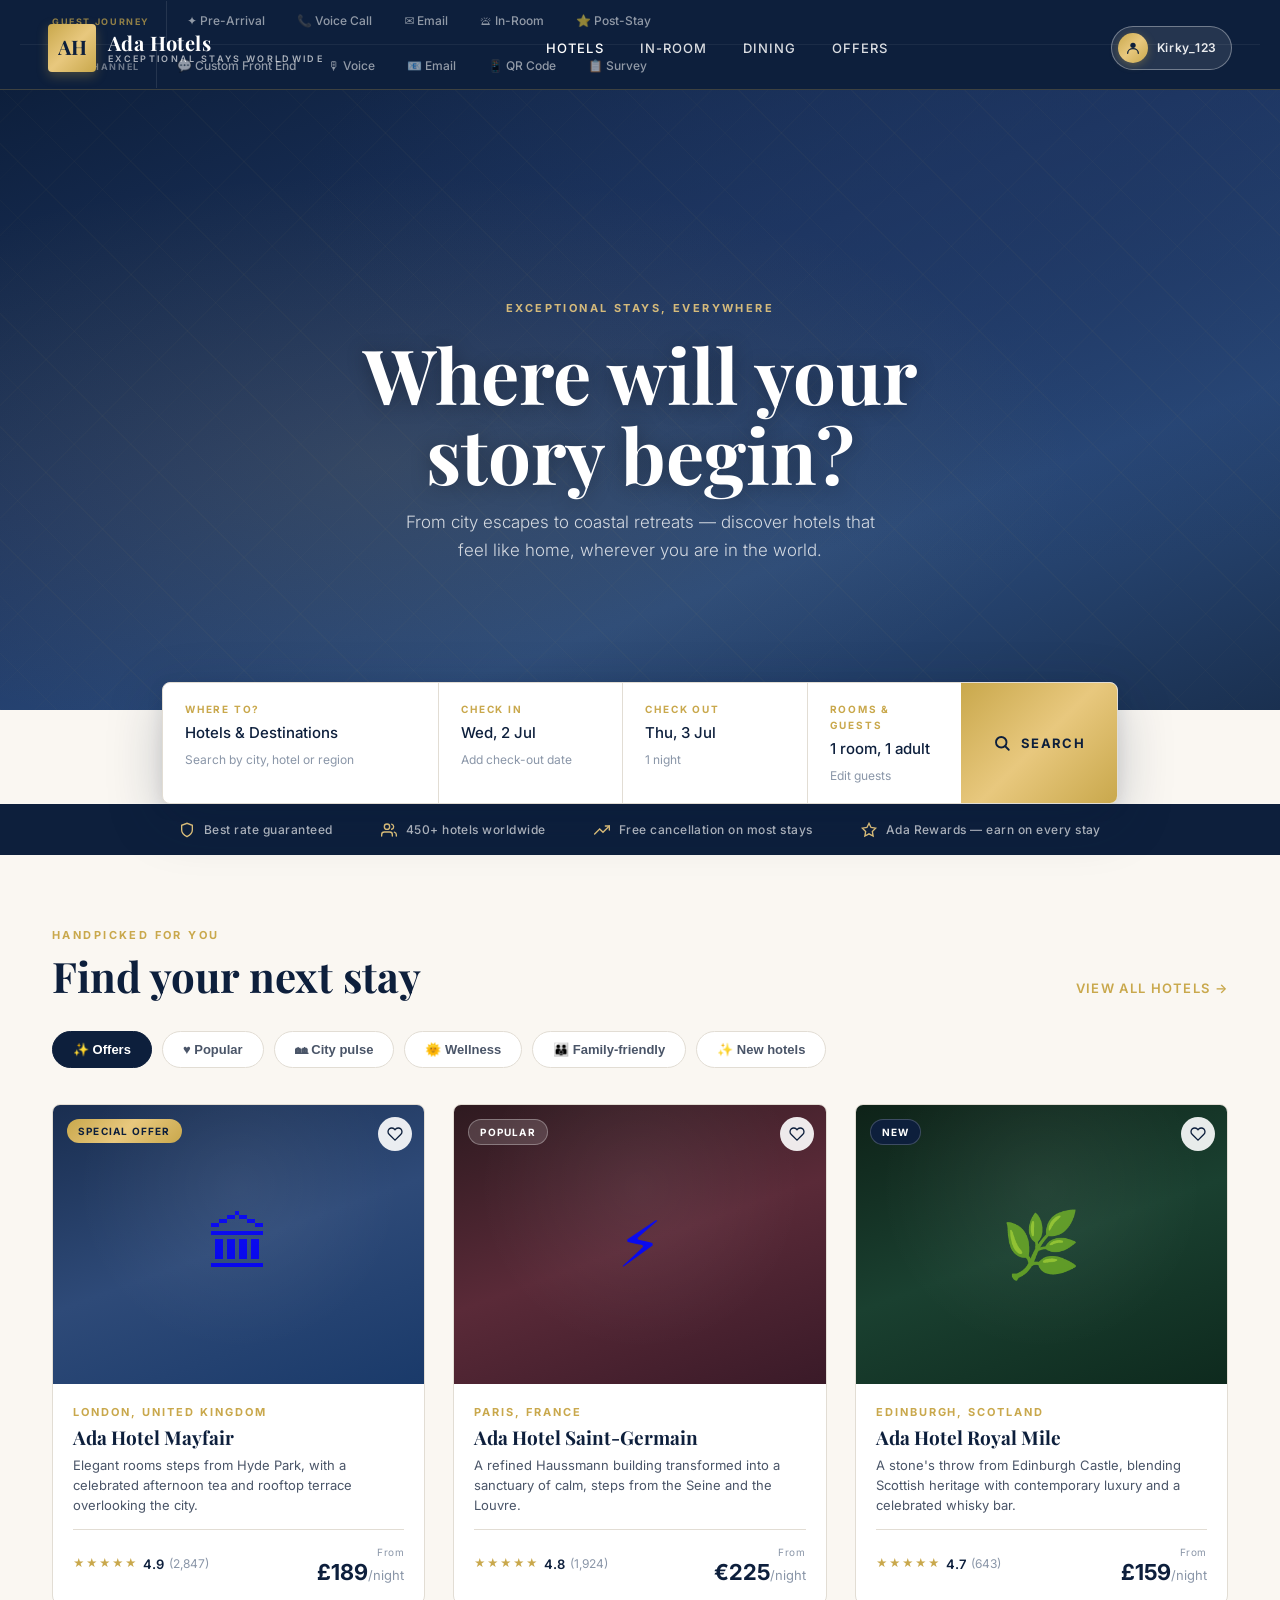
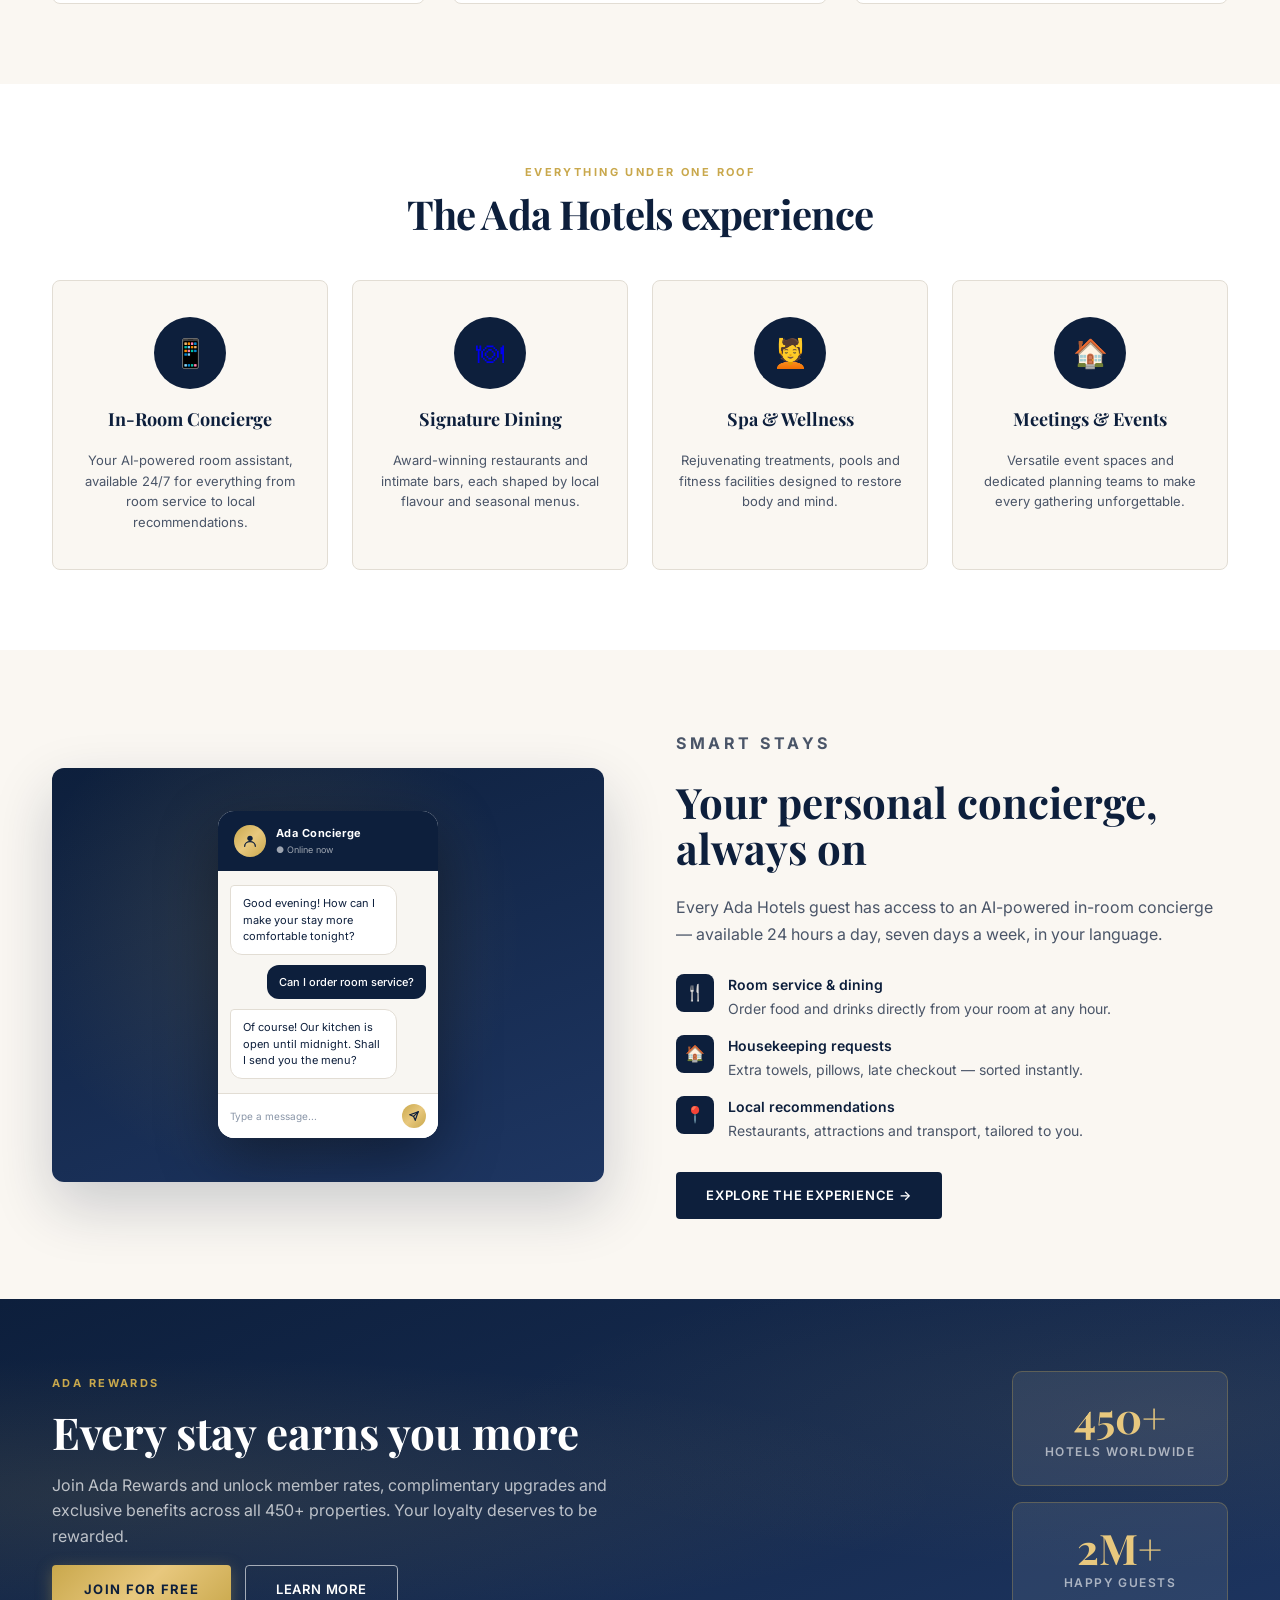
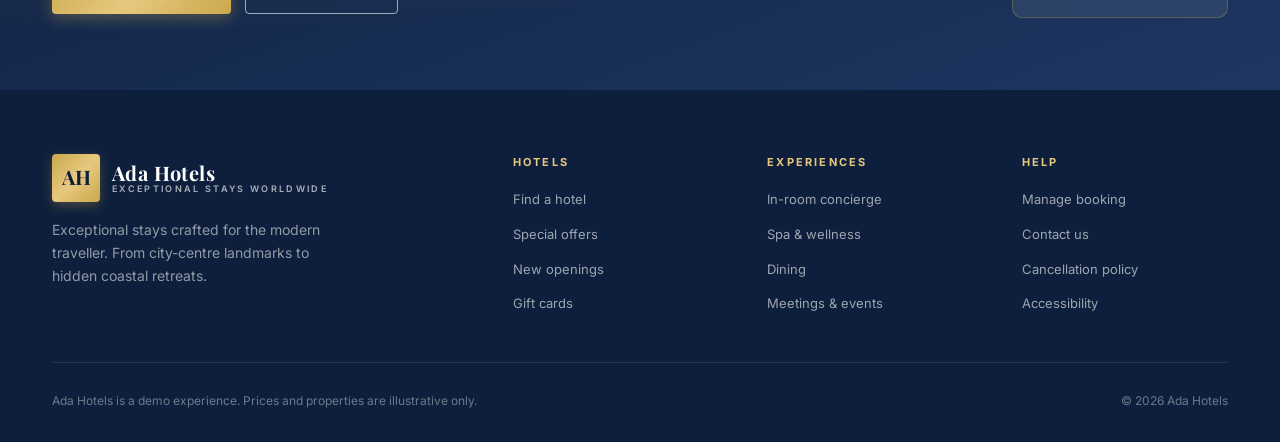
==== commit 56c27009: "Add full Ada Hotels demo site — five guest moments, one agent New pages: pre-arrival, voice, email, " ====
--- a/index.html
+++ b/index.html
@@ -588,6 +588,52 @@
     </div>
   </div>
 </header>
+
+<!-- Demo nav -->
+<style>
+.demo-nav-bar {
+  background: #0D1F3C; border-bottom: 1px solid rgba(201,168,76,0.25);
+}
+.demo-nav-row {
+  display: flex; align-items: center; gap: 0; max-width: 1240px;
+  margin: 0 auto; padding: 0 32px; overflow-x: auto; scrollbar-width: none;
+}
+.demo-nav-row::-webkit-scrollbar { display: none; }
+.demo-nav-label {
+  font-size: 9px; font-weight: 700; letter-spacing: 0.18em; text-transform: uppercase;
+  color: rgba(201,168,76,0.7); padding: 0 16px 0 0; white-space: nowrap;
+  flex-shrink: 0; border-right: 1px solid rgba(255,255,255,0.1);
+  margin-right: 4px; line-height: 42px;
+}
+.demo-nav-row-2 .demo-nav-label { color: rgba(255,255,255,0.4); }
+.demo-nav-tab {
+  display: flex; align-items: center; gap: 6px; padding: 0 16px;
+  font-size: 12px; font-weight: 500; color: rgba(255,255,255,0.55);
+  text-decoration: none; white-space: nowrap; line-height: 42px;
+  border-bottom: 2px solid transparent; transition: color 150ms, border-color 150ms;
+}
+.demo-nav-tab:hover { color: rgba(255,255,255,0.85); }
+.demo-nav-tab.active { color: #C9A84C; border-bottom-color: #C9A84C; font-weight: 600; }
+.demo-nav-row-2 { border-top: 1px solid rgba(255,255,255,0.06); }
+</style>
+<div class="demo-nav-bar">
+  <div class="demo-nav-row">
+    <span class="demo-nav-label">Guest Journey</span>
+    <a class="demo-nav-tab" href="pre-arrival.html">✦ Pre-Arrival</a>
+    <a class="demo-nav-tab" href="voice.html">📞 Voice Call</a>
+    <a class="demo-nav-tab" href="email.html">✉️ Email</a>
+    <a class="demo-nav-tab" href="inroom.html">🛎 In-Room</a>
+    <a class="demo-nav-tab" href="post-stay.html">⭐ Post-Stay</a>
+  </div>
+  <div class="demo-nav-row demo-nav-row-2">
+    <span class="demo-nav-label">Omnichannel</span>
+    <a class="demo-nav-tab" href="pre-arrival.html">💬 Custom Front End</a>
+    <a class="demo-nav-tab" href="voice.html">🎙 Voice</a>
+    <a class="demo-nav-tab" href="email.html">📧 Email</a>
+    <a class="demo-nav-tab" href="inroom.html">📱 QR Code</a>
+    <a class="demo-nav-tab" href="post-stay.html">📋 Survey</a>
+  </div>
+</div>
 
 <!-- Hero -->
 <section class="hero">
@@ -930,5 +976,21 @@
   });
 </script>
 
+<!-- HOTEL_CONFIG & Ada embed -->
+<script>
+const HOTEL_CONFIG = {
+  botHandle:    "ada-hotels-ai-agent-demo",
+  hotelName:    "Ada Hotels",
+  primaryColor: "#0D1F3C",
+  accentColor:  "#C9A84C",
+};
+</script>
+<script>
+window.adaSettings = {
+  handle: HOTEL_CONFIG.botHandle
+};
+</script>
+<script src="https://static.ada.support/embed2.js" async></script>
+
 </body>
 </html>
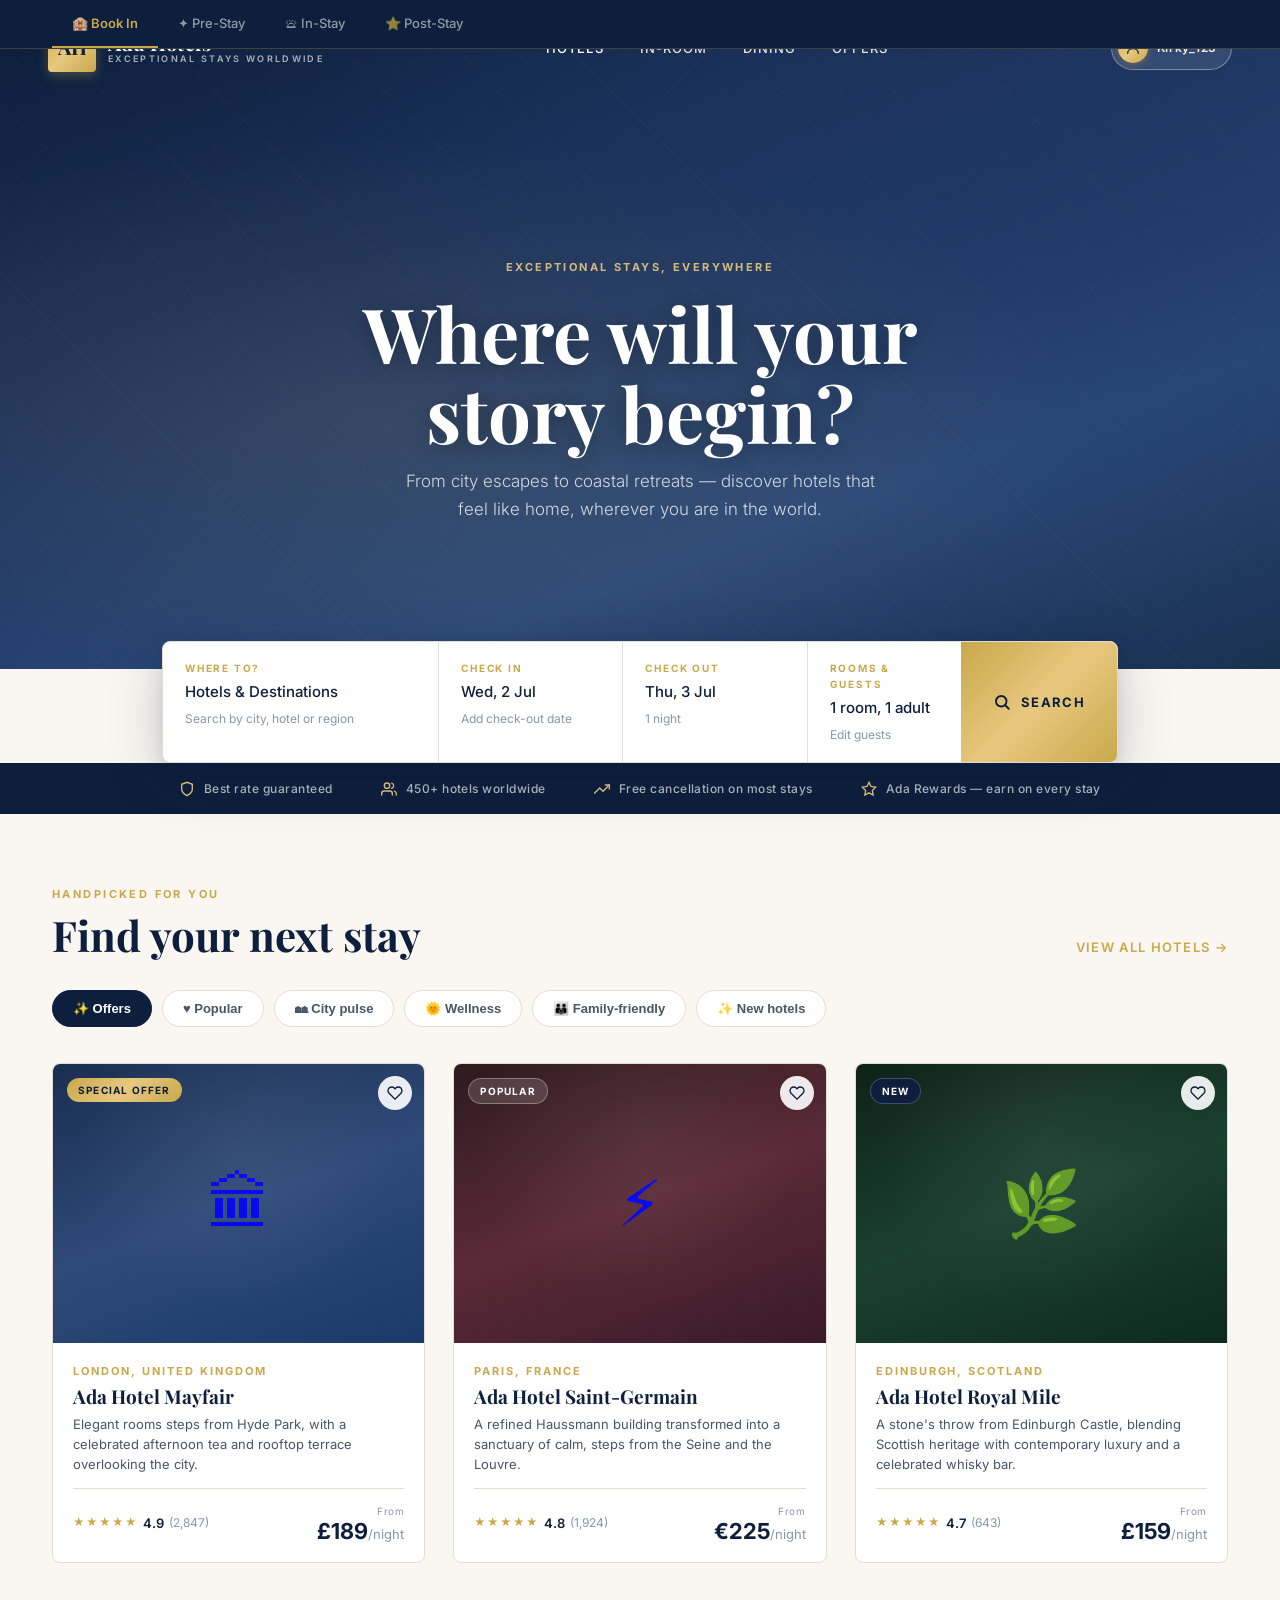
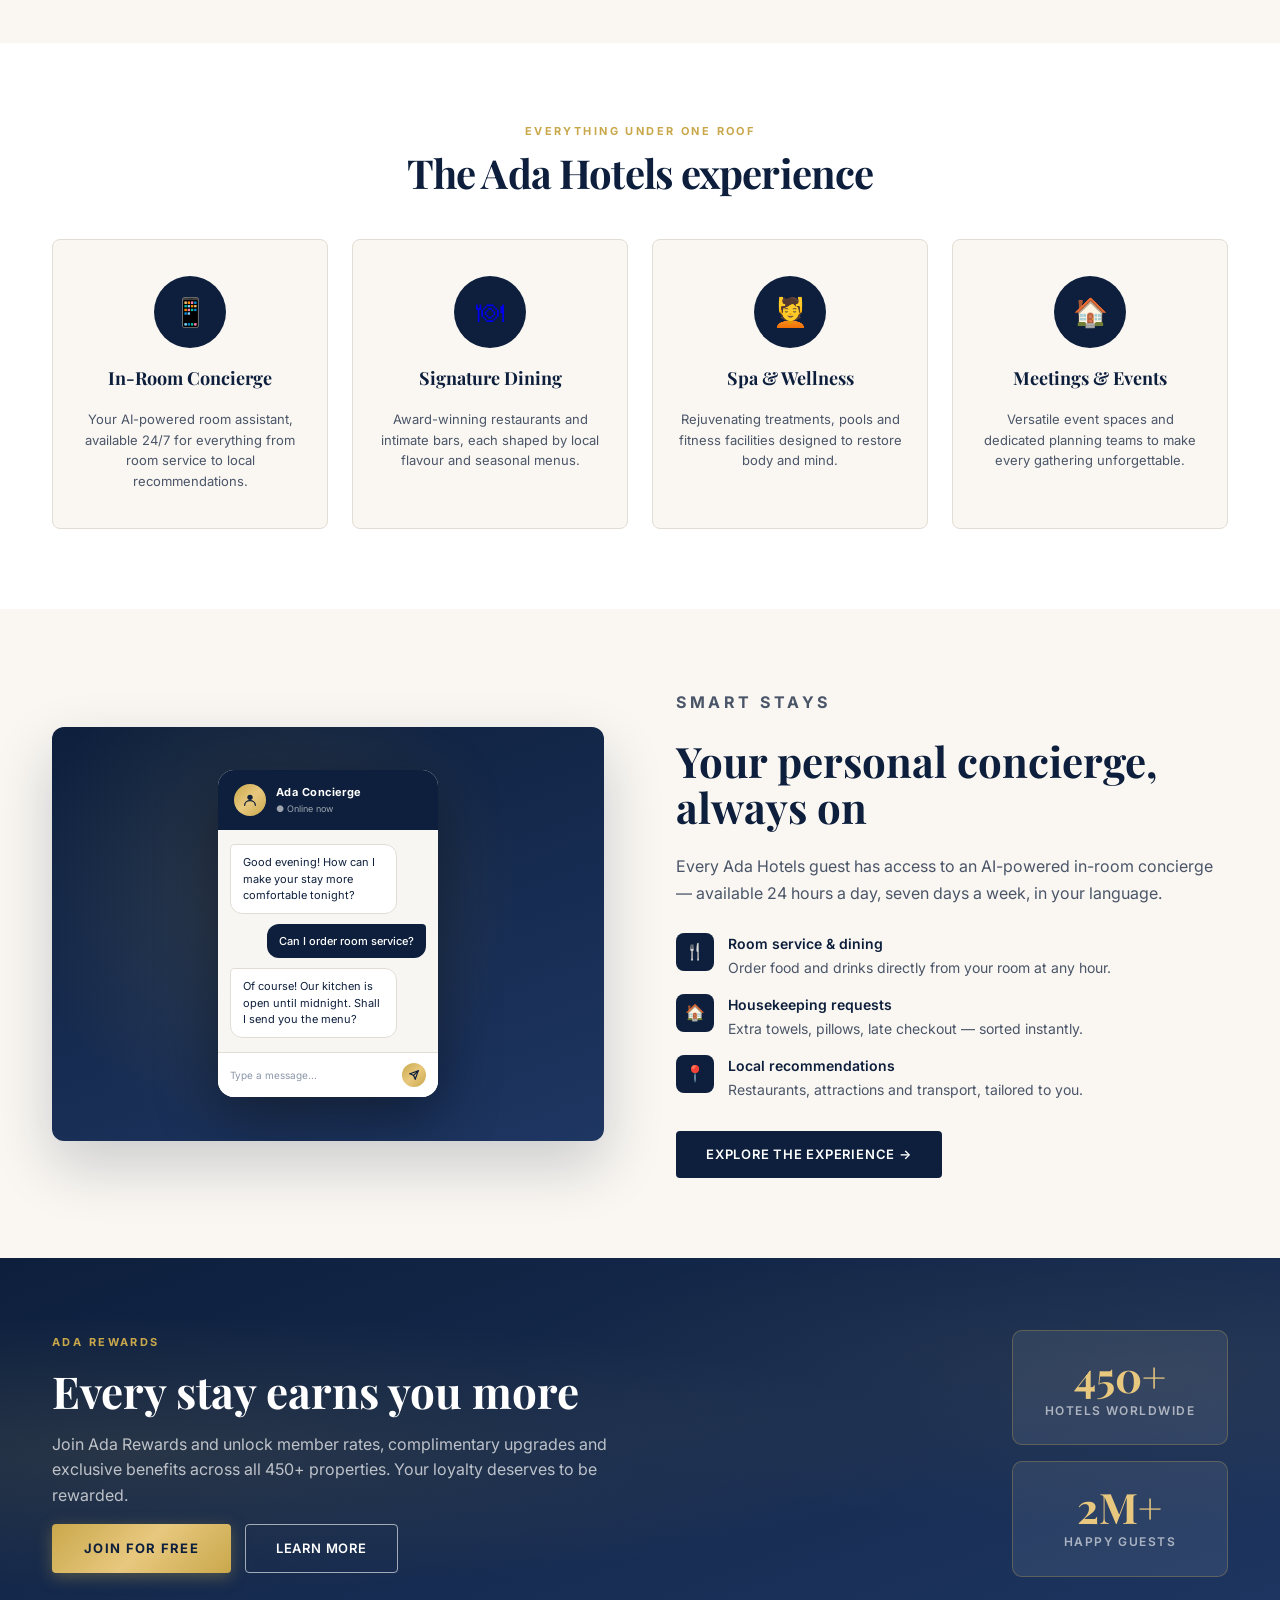
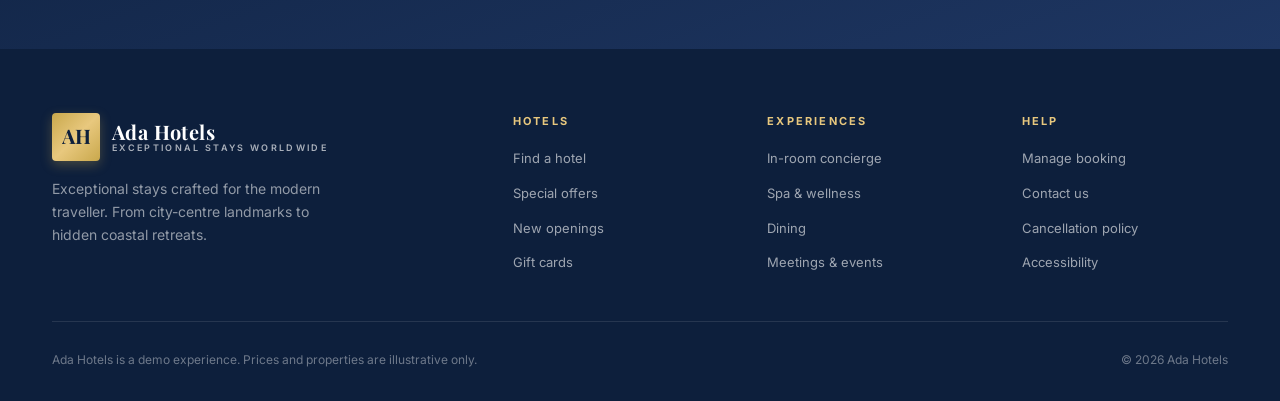
==== commit 713e9cb7: "Rebuild site with 4-tab nav and new journey pages - Replace dual-row nav with single 4-tab nav (Book" ====
--- a/index.html
+++ b/index.html
@@ -6,6 +6,25 @@
 <title>Ada Hotels — Discover Your Perfect Stay</title>
 <link rel="stylesheet" href="ada-hotels.css">
 <style>
+
+/* ── Demo nav ─────────────────────────────────────────────── */
+.demo-nav-bar {
+  background: #0D1F3C; border-bottom: 1px solid rgba(201,168,76,0.25);
+  position: sticky; top: 0; z-index: 200;
+}
+.demo-nav-row {
+  display: flex; align-items: center; gap: 0; max-width: 1240px;
+  margin: 0 auto; padding: 0 32px; overflow-x: auto; scrollbar-width: none;
+}
+.demo-nav-row::-webkit-scrollbar { display: none; }
+.demo-nav-tab {
+  display: flex; align-items: center; gap: 6px; padding: 0 20px;
+  font-size: 13px; font-weight: 500; color: rgba(255,255,255,0.55);
+  text-decoration: none; white-space: nowrap; line-height: 46px;
+  border-bottom: 2px solid transparent; transition: color 150ms, border-color 150ms;
+}
+.demo-nav-tab:hover { color: rgba(255,255,255,0.85); }
+.demo-nav-tab.active { color: #C9A84C; border-bottom-color: #C9A84C; font-weight: 600; }
 
 /* ── Hero ─────────────────────────────────────────────────── */
 .hero {
@@ -590,50 +609,14 @@
 </header>
 
 <!-- Demo nav -->
-<style>
-.demo-nav-bar {
-  background: #0D1F3C; border-bottom: 1px solid rgba(201,168,76,0.25);
-}
-.demo-nav-row {
-  display: flex; align-items: center; gap: 0; max-width: 1240px;
-  margin: 0 auto; padding: 0 32px; overflow-x: auto; scrollbar-width: none;
-}
-.demo-nav-row::-webkit-scrollbar { display: none; }
-.demo-nav-label {
-  font-size: 9px; font-weight: 700; letter-spacing: 0.18em; text-transform: uppercase;
-  color: rgba(201,168,76,0.7); padding: 0 16px 0 0; white-space: nowrap;
-  flex-shrink: 0; border-right: 1px solid rgba(255,255,255,0.1);
-  margin-right: 4px; line-height: 42px;
-}
-.demo-nav-row-2 .demo-nav-label { color: rgba(255,255,255,0.4); }
-.demo-nav-tab {
-  display: flex; align-items: center; gap: 6px; padding: 0 16px;
-  font-size: 12px; font-weight: 500; color: rgba(255,255,255,0.55);
-  text-decoration: none; white-space: nowrap; line-height: 42px;
-  border-bottom: 2px solid transparent; transition: color 150ms, border-color 150ms;
-}
-.demo-nav-tab:hover { color: rgba(255,255,255,0.85); }
-.demo-nav-tab.active { color: #C9A84C; border-bottom-color: #C9A84C; font-weight: 600; }
-.demo-nav-row-2 { border-top: 1px solid rgba(255,255,255,0.06); }
-</style>
-<div class="demo-nav-bar">
+<nav class="demo-nav-bar" style="position:sticky;top:0;z-index:200;">
   <div class="demo-nav-row">
-    <span class="demo-nav-label">Guest Journey</span>
-    <a class="demo-nav-tab" href="pre-arrival.html">✦ Pre-Arrival</a>
-    <a class="demo-nav-tab" href="voice.html">📞 Voice Call</a>
-    <a class="demo-nav-tab" href="email.html">✉️ Email</a>
-    <a class="demo-nav-tab" href="inroom.html">🛎 In-Room</a>
+    <a class="demo-nav-tab active" href="index.html">🏨 Book In</a>
+    <a class="demo-nav-tab" href="pre-stay.html">✦ Pre-Stay</a>
+    <a class="demo-nav-tab" href="in-stay.html">🛎 In-Stay</a>
     <a class="demo-nav-tab" href="post-stay.html">⭐ Post-Stay</a>
   </div>
-  <div class="demo-nav-row demo-nav-row-2">
-    <span class="demo-nav-label">Omnichannel</span>
-    <a class="demo-nav-tab" href="pre-arrival.html">💬 Custom Front End</a>
-    <a class="demo-nav-tab" href="voice.html">🎙 Voice</a>
-    <a class="demo-nav-tab" href="email.html">📧 Email</a>
-    <a class="demo-nav-tab" href="inroom.html">📱 QR Code</a>
-    <a class="demo-nav-tab" href="post-stay.html">📋 Survey</a>
-  </div>
-</div>
+</nav>
 
 <!-- Hero -->
 <section class="hero">
@@ -981,13 +964,29 @@
 const HOTEL_CONFIG = {
   botHandle:    "ada-hotels-ai-agent-demo",
   hotelName:    "Ada Hotels",
+  guestName:    "Anna",
+  guestFull:    "Anna Chambers",
+  bookingRef:   "AH-291847",
+  property:     "Ada Hotel Mayfair, London",
   primaryColor: "#0D1F3C",
   accentColor:  "#C9A84C",
 };
-</script>
-<script>
+
 window.adaSettings = {
-  handle: HOTEL_CONFIG.botHandle
+  handle: HOTEL_CONFIG.botHandle,
+  metaFields: {
+    journey_stage: "booking",
+    guest_name:    HOTEL_CONFIG.guestFull,
+    booking_ref:   HOTEL_CONFIG.bookingRef,
+    property:      HOTEL_CONFIG.property,
+  },
+  onAdaReady: function() {
+    setTimeout(function() {
+      if (window.adaEmbed && adaEmbed.toggle) {
+        adaEmbed.toggle();
+      }
+    }, 1500);
+  }
 };
 </script>
 <script src="https://static.ada.support/embed2.js" async></script>
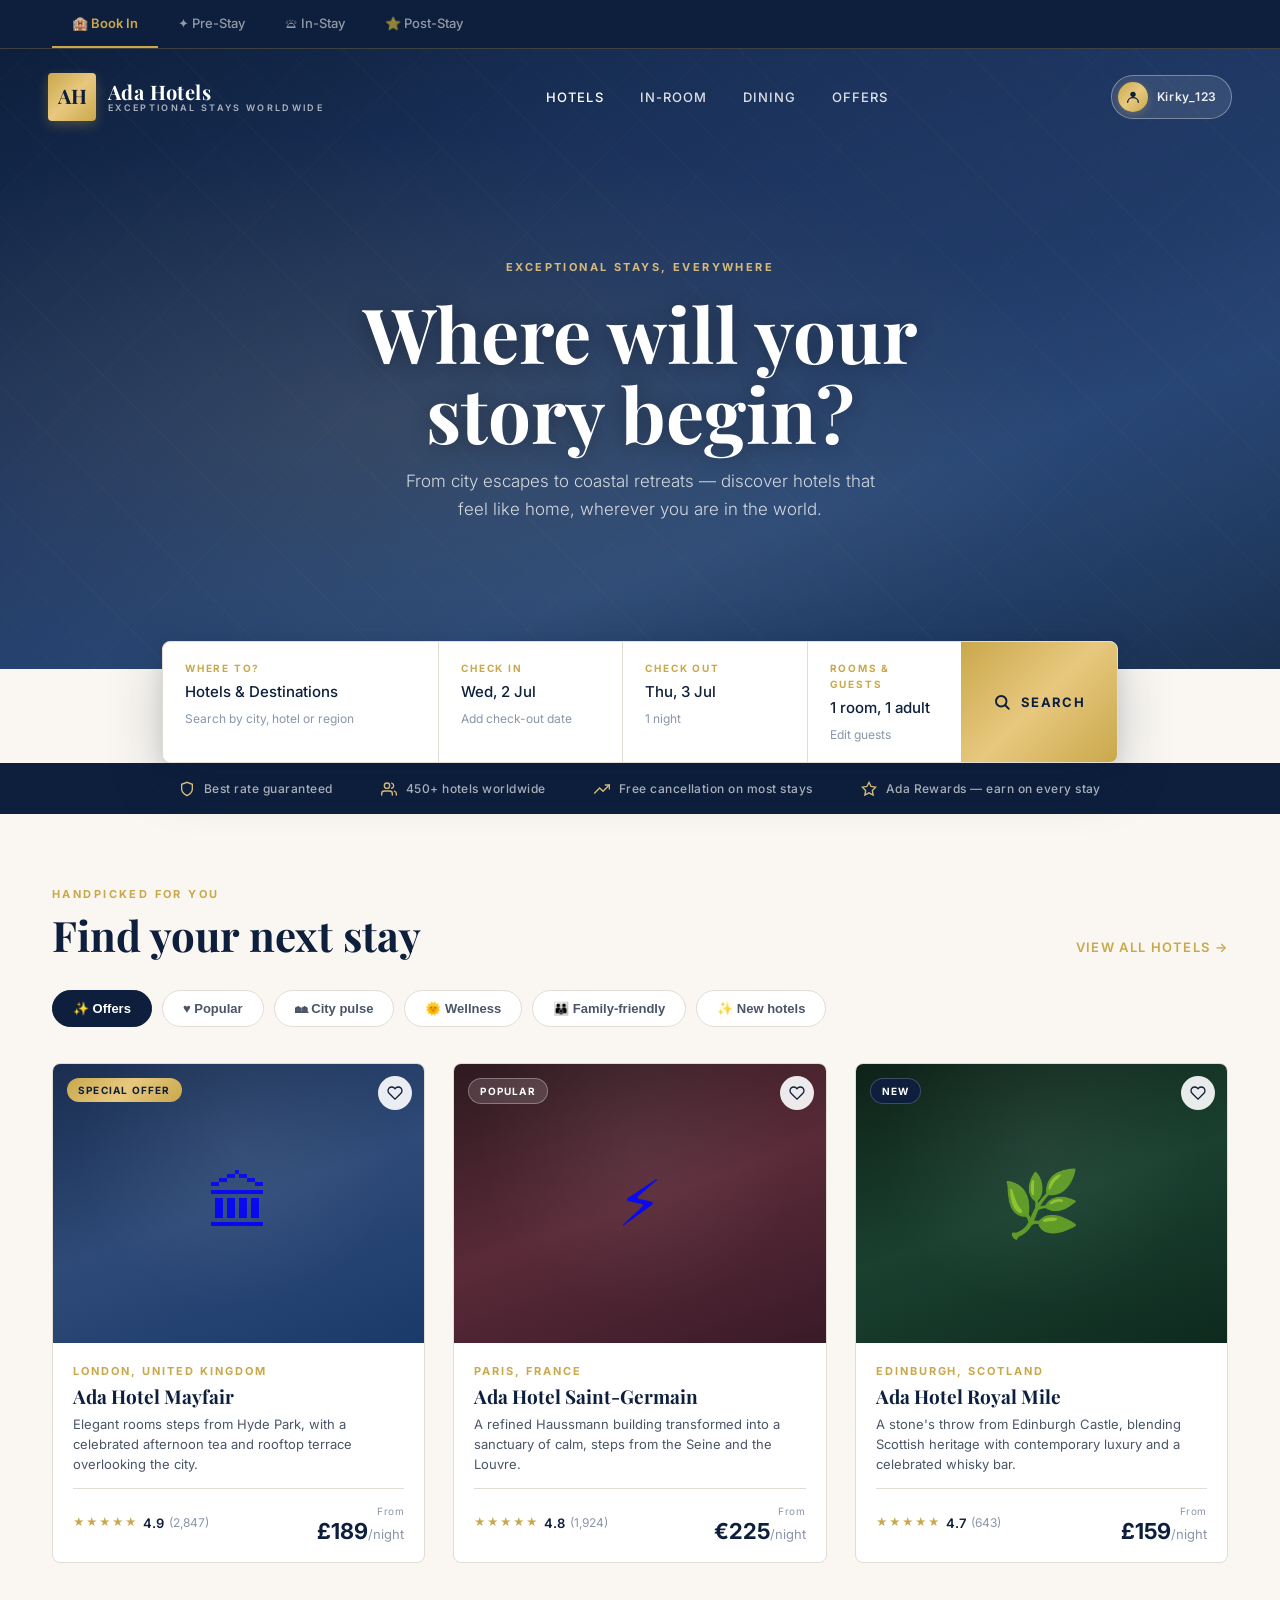
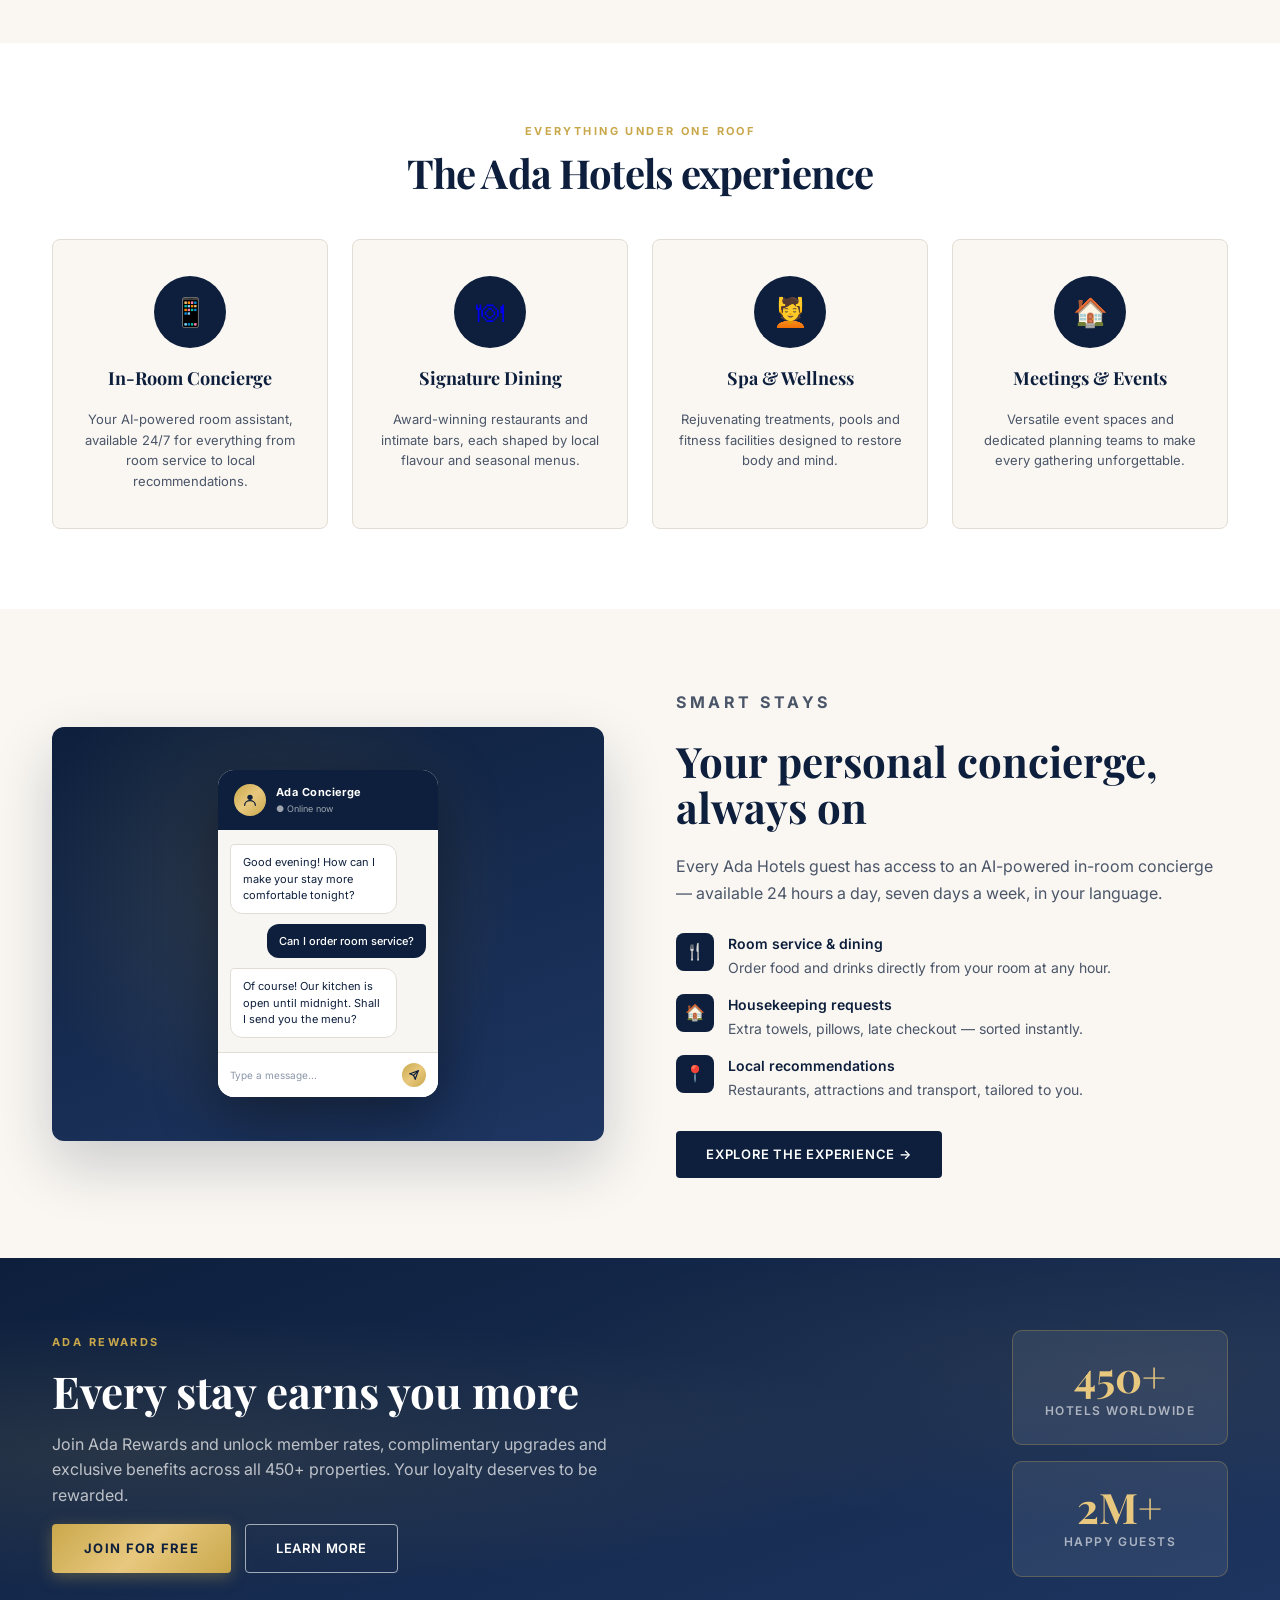
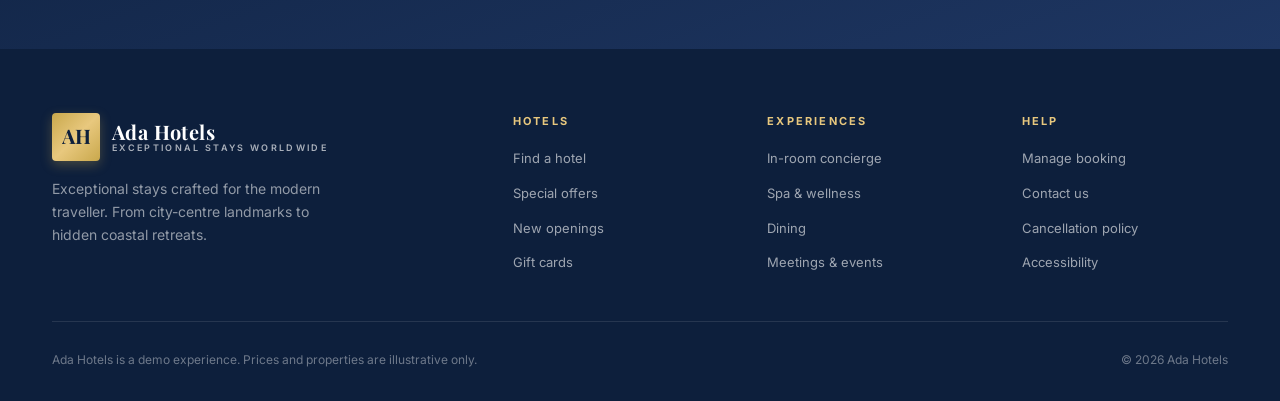
==== commit 720c0513: "Fix logo overlap on all pages; richer email UI on pre-stay; in-stay live chat with phone frame - All" ====
--- a/index.html
+++ b/index.html
@@ -576,40 +576,8 @@
 </head>
 <body>
 
-<!-- Header -->
-<header class="site-header">
-  <a class="brand" href="index.html">
-    <div class="brand-mark">
-      <svg width="28" height="28" viewBox="0 0 28 28" fill="none">
-        <text x="14" y="21" font-family="Playfair Display, serif" font-size="20" font-weight="700" fill="#0D1F3C" text-anchor="middle">AH</text>
-      </svg>
-    </div>
-    <div class="brand-name-wrap">
-      <span class="brand-title">Ada Hotels</span>
-      <span class="brand-tag">Exceptional stays worldwide</span>
-    </div>
-  </a>
-  <nav class="site-nav">
-    <a href="index.html" class="active">Hotels</a>
-    <a href="inroom.html">In-Room</a>
-    <a href="index.html">Dining</a>
-    <a href="index.html">Offers</a>
-  </nav>
-  <div class="header-actions">
-    <div class="user-pill">
-      <span class="user-avatar">
-        <svg width="16" height="16" viewBox="0 0 24 24" fill="none">
-          <circle cx="12" cy="8" r="4" fill="#0D1F3C"/>
-          <path d="M4 20c0-4 3.6-7 8-7s8 3 8 7" stroke="#0D1F3C" stroke-width="2" stroke-linecap="round"/>
-        </svg>
-      </span>
-      <span class="user-name">Kirky_123</span>
-    </div>
-  </div>
-</header>
-
 <!-- Demo nav -->
-<nav class="demo-nav-bar" style="position:sticky;top:0;z-index:200;">
+<nav class="demo-nav-bar">
   <div class="demo-nav-row">
     <a class="demo-nav-tab active" href="index.html">🏨 Book In</a>
     <a class="demo-nav-tab" href="pre-stay.html">✦ Pre-Stay</a>
@@ -618,9 +586,41 @@
   </div>
 </nav>
 
-<!-- Hero -->
+<!-- Hero (site-header lives inside so position:absolute is relative to hero) -->
 <section class="hero">
   <div class="hero-bg"></div>
+
+  <header class="site-header">
+    <a class="brand" href="index.html">
+      <div class="brand-mark">
+        <svg width="28" height="28" viewBox="0 0 28 28" fill="none">
+          <text x="14" y="21" font-family="Playfair Display, serif" font-size="20" font-weight="700" fill="#0D1F3C" text-anchor="middle">AH</text>
+        </svg>
+      </div>
+      <div class="brand-name-wrap">
+        <span class="brand-title">Ada Hotels</span>
+        <span class="brand-tag">Exceptional stays worldwide</span>
+      </div>
+    </a>
+    <nav class="site-nav">
+      <a href="index.html" class="active">Hotels</a>
+      <a href="inroom.html">In-Room</a>
+      <a href="index.html">Dining</a>
+      <a href="index.html">Offers</a>
+    </nav>
+    <div class="header-actions">
+      <div class="user-pill">
+        <span class="user-avatar">
+          <svg width="16" height="16" viewBox="0 0 24 24" fill="none">
+            <circle cx="12" cy="8" r="4" fill="#0D1F3C"/>
+            <path d="M4 20c0-4 3.6-7 8-7s8 3 8 7" stroke="#0D1F3C" stroke-width="2" stroke-linecap="round"/>
+          </svg>
+        </span>
+        <span class="user-name">Kirky_123</span>
+      </div>
+    </div>
+  </header>
+
   <div class="hero-content">
     <p class="eyebrow">Exceptional stays, everywhere</p>
     <h1 class="hero-title">Where will your story begin?</h1>
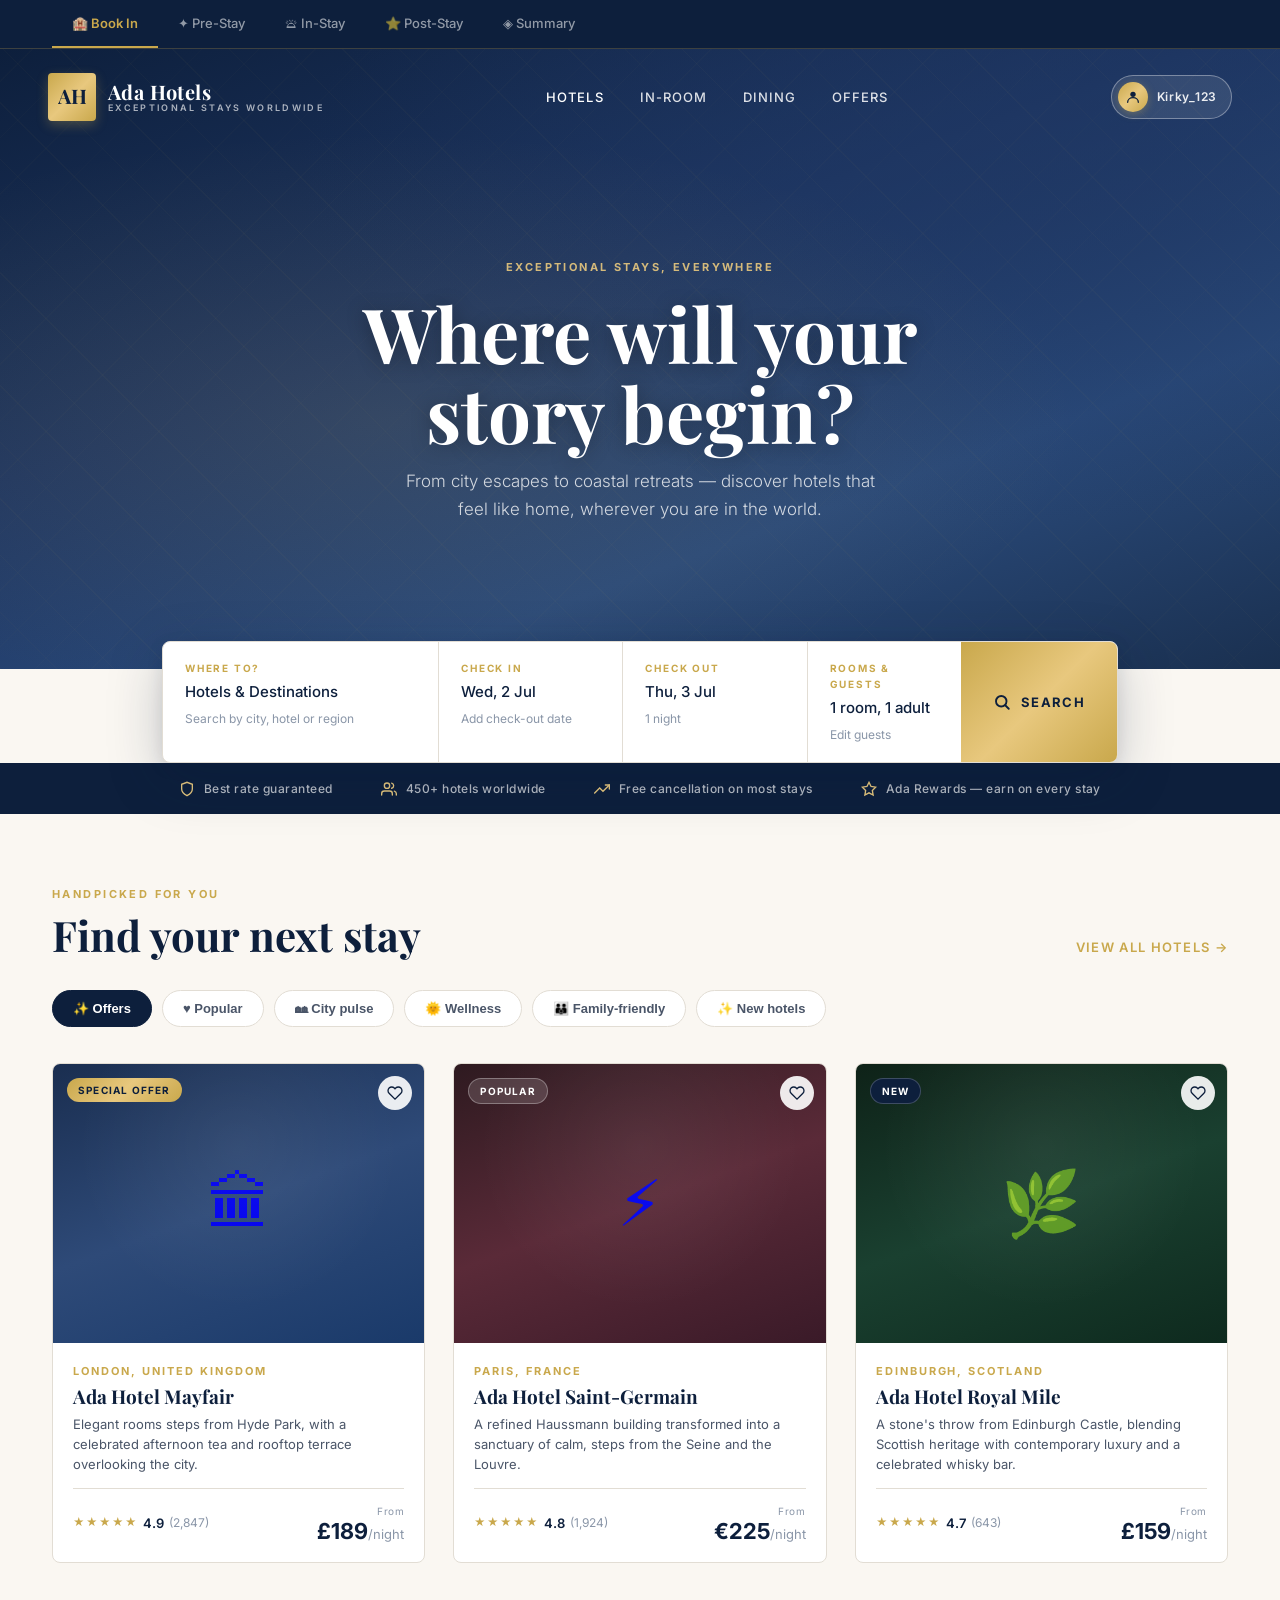
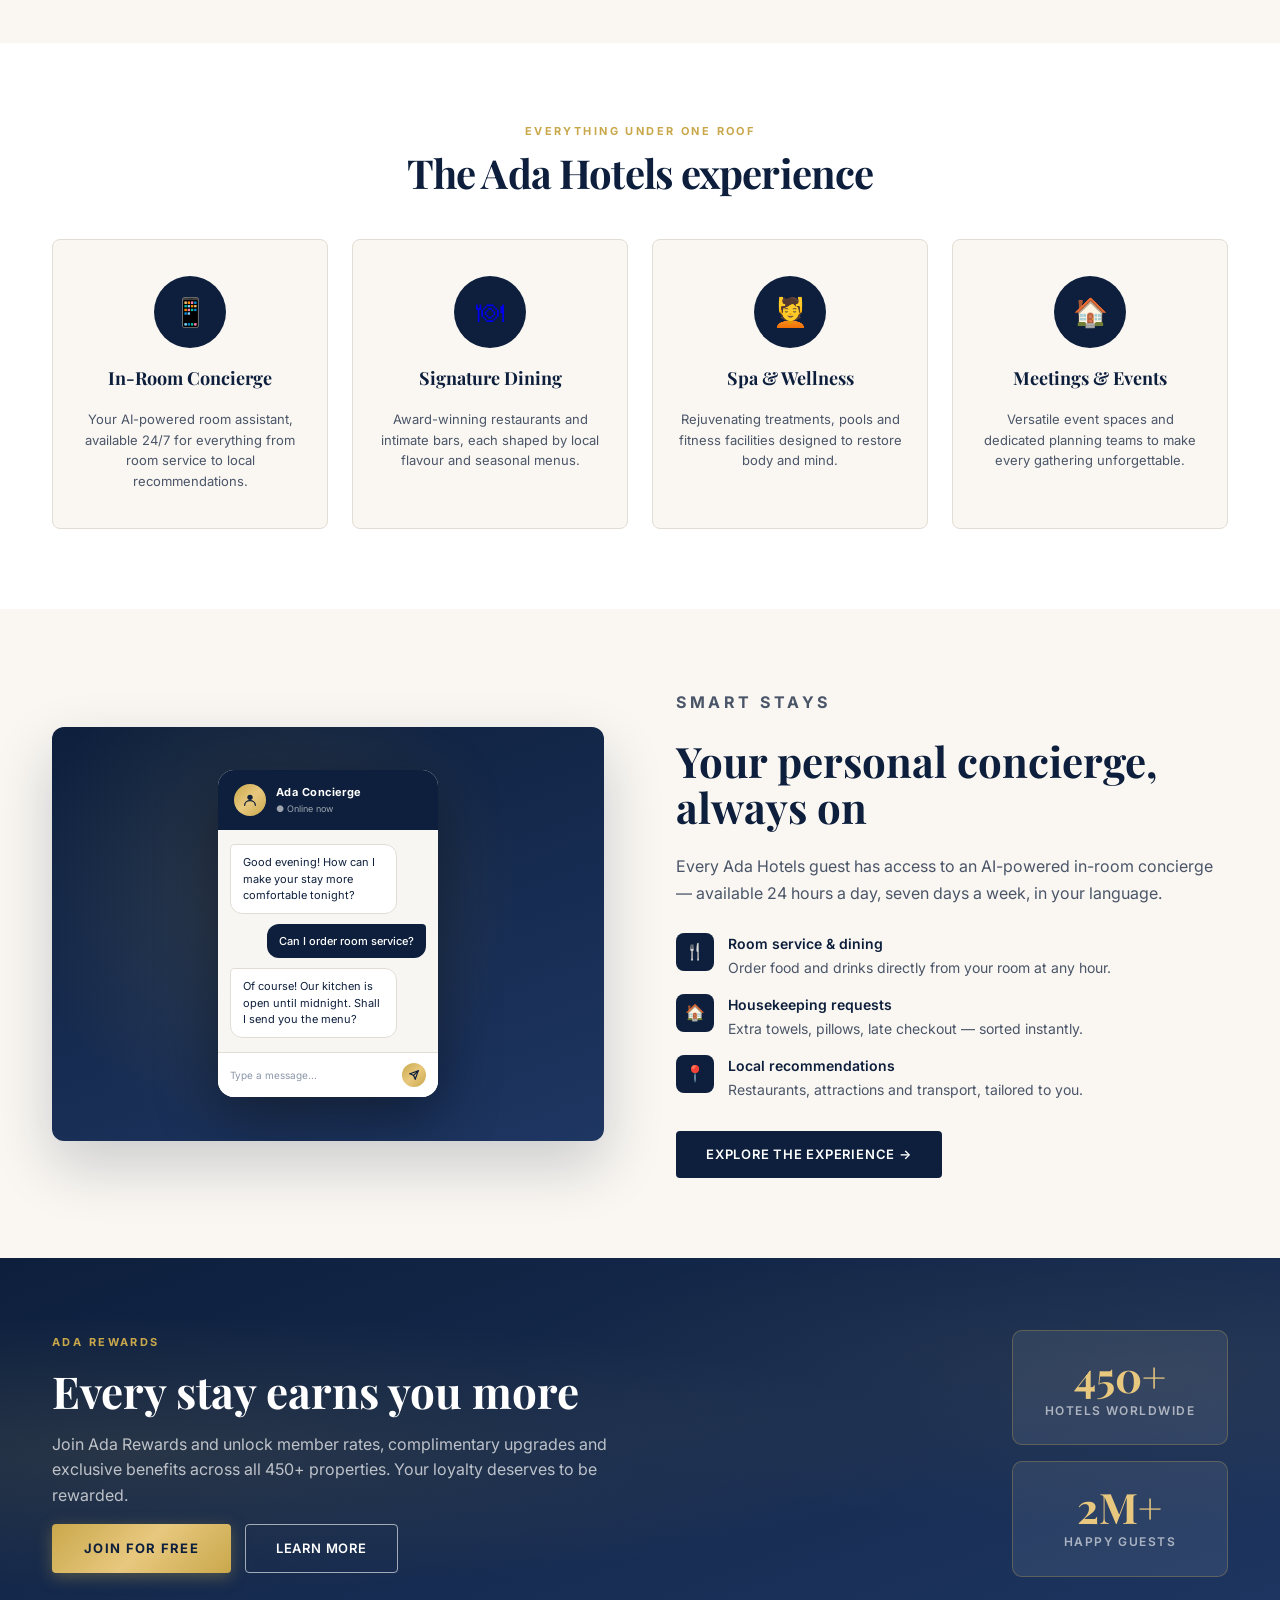
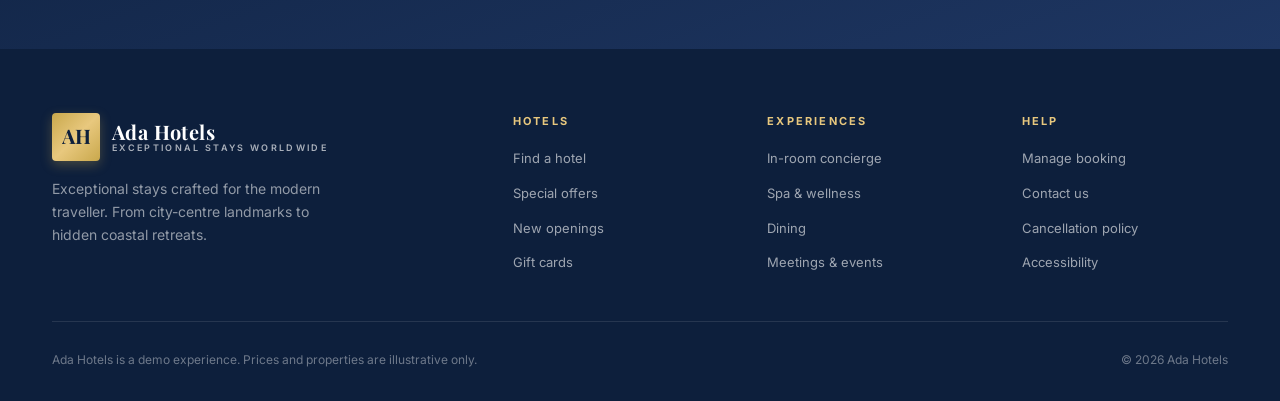
==== commit 5a332847: "Add Summary page + shorten email animation blank gap - New summary.html: recap page covering all 8 A" ====
--- a/index.html
+++ b/index.html
@@ -583,6 +583,7 @@
     <a class="demo-nav-tab" href="pre-stay.html">✦ Pre-Stay</a>
     <a class="demo-nav-tab" href="in-stay.html">🛎 In-Stay</a>
     <a class="demo-nav-tab" href="post-stay.html">⭐ Post-Stay</a>
+    <a class="demo-nav-tab" href="summary.html">◈ Summary</a>
   </div>
 </nav>
 
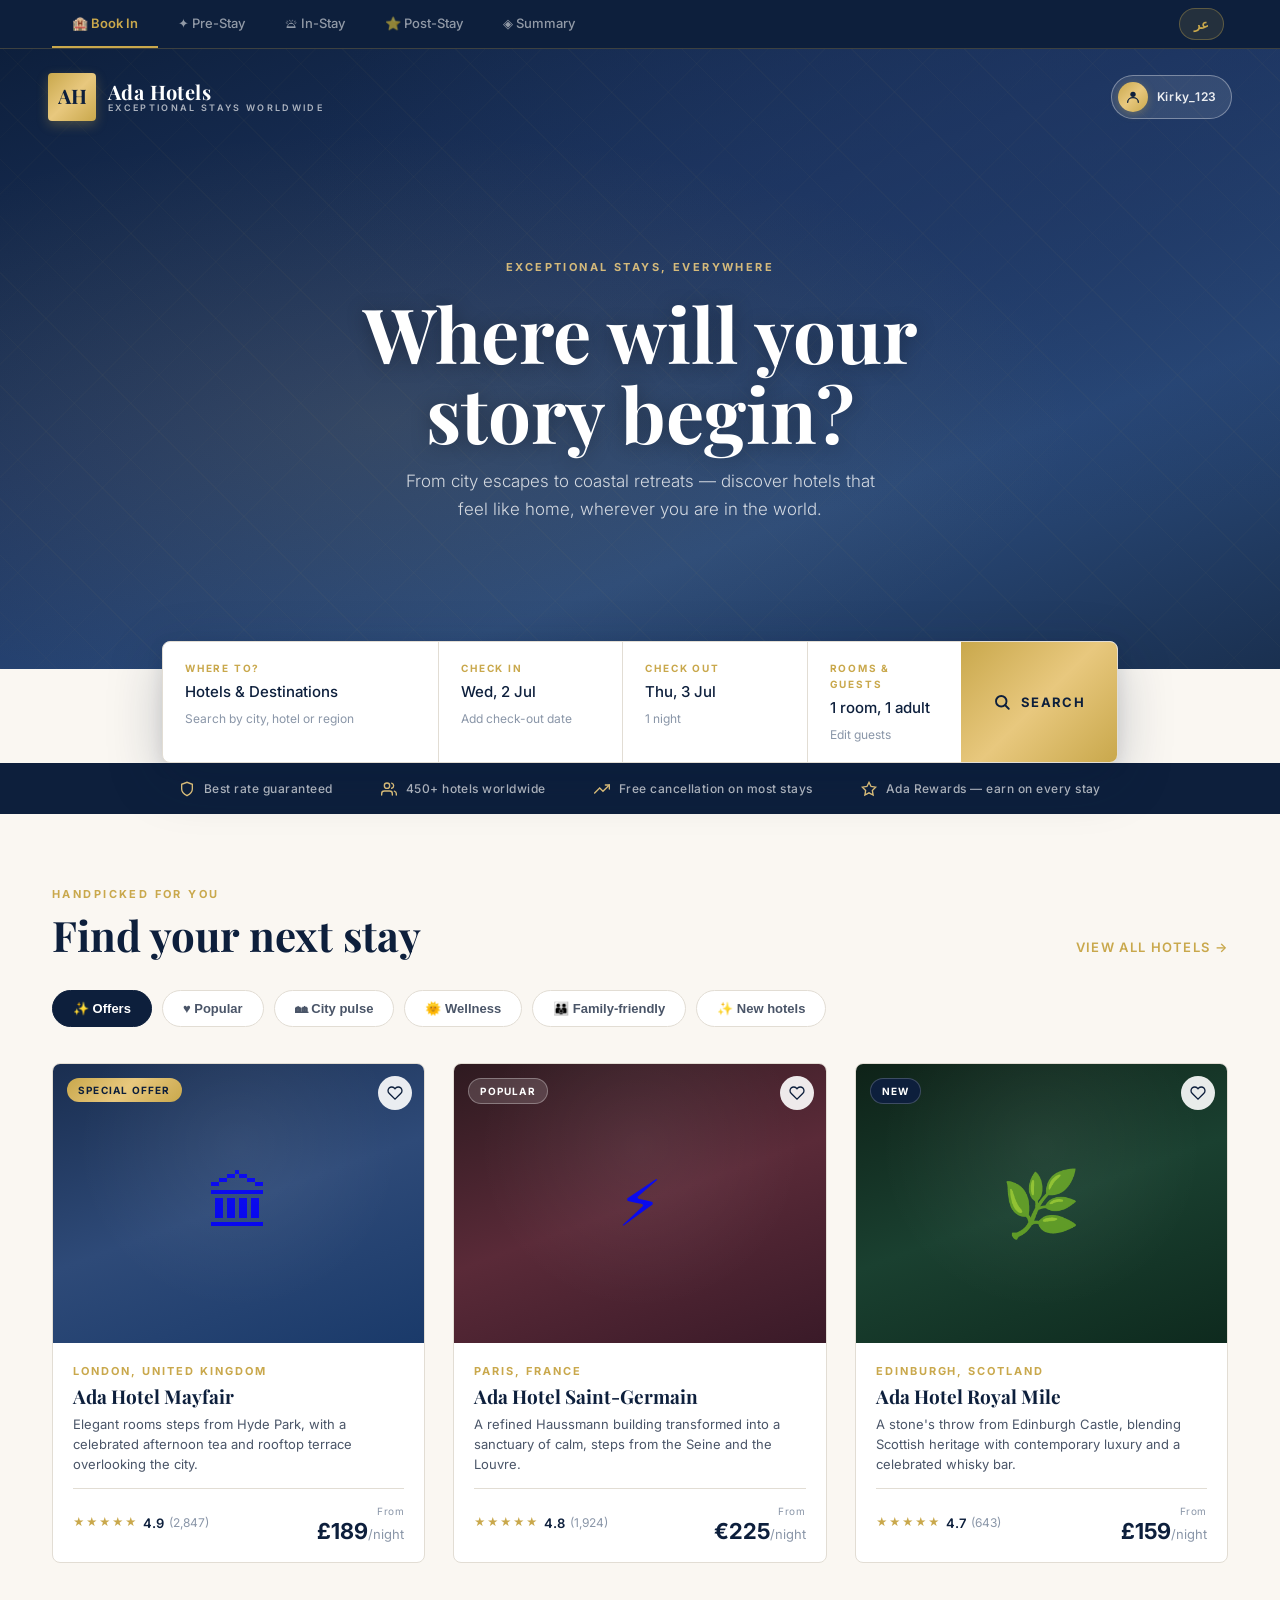
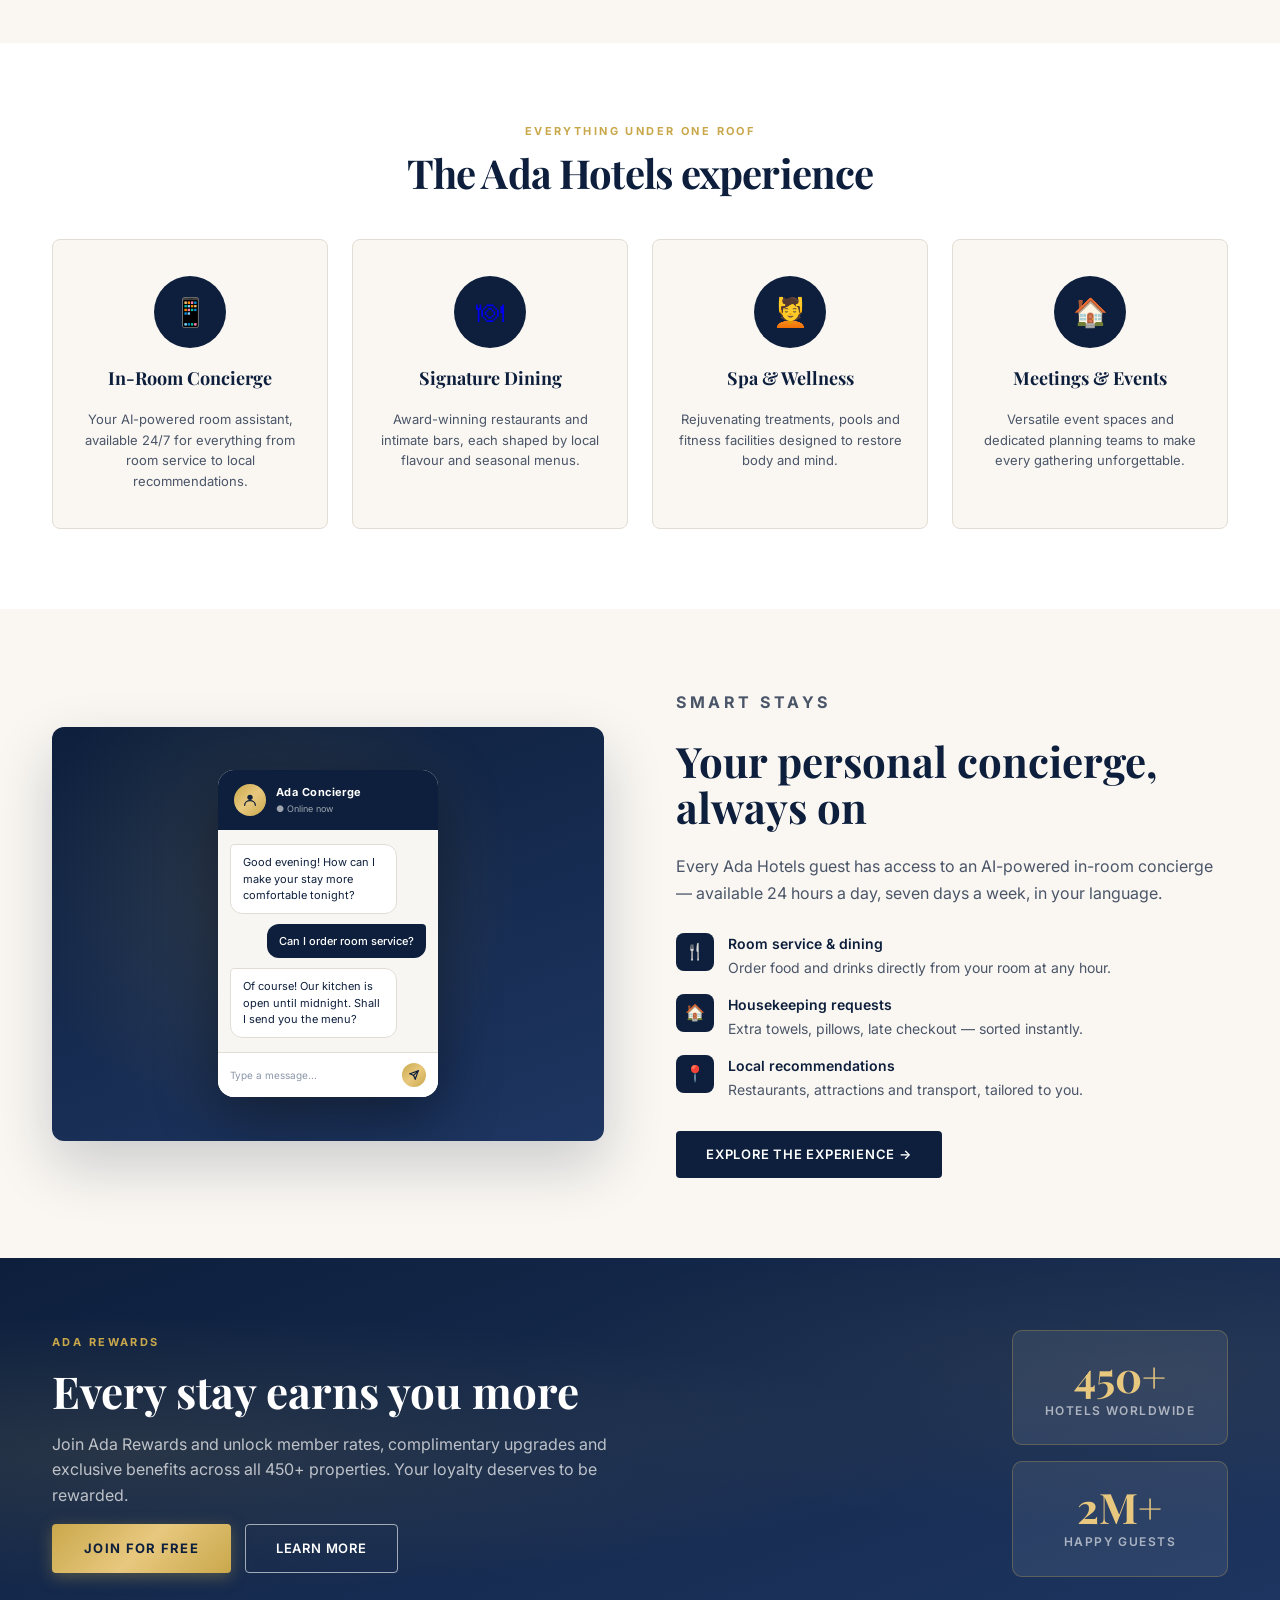
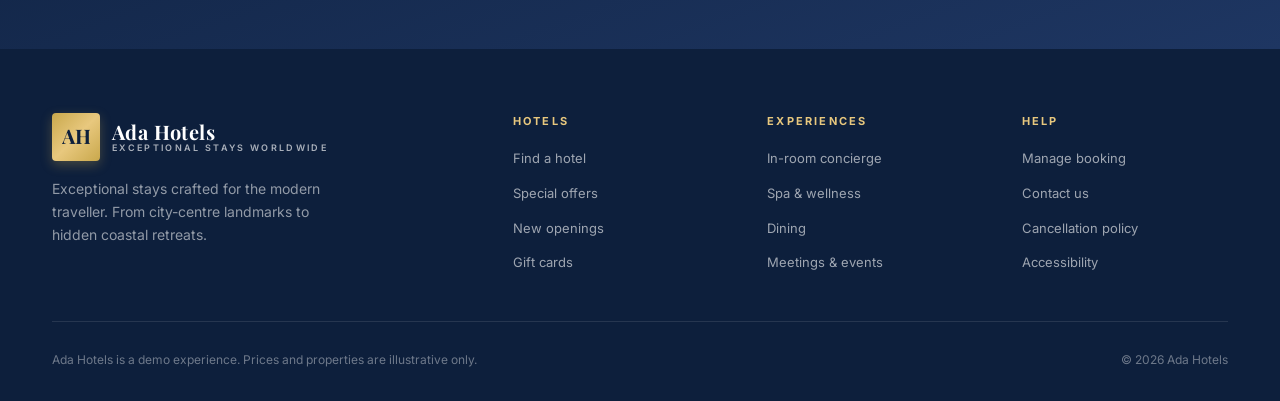
==== commit 9f373d05: "Remove hotel site nav (Hotels/In-Room/Dining/Offers) from EN and AR index Links were confusing and p" ====
--- a/index.html
+++ b/index.html
@@ -5,6 +5,7 @@
 <meta name="viewport" content="width=device-width, initial-scale=1.0">
 <title>Ada Hotels — Discover Your Perfect Stay</title>
 <link rel="stylesheet" href="ada-hotels.css">
+<link rel="stylesheet" href="ada-hotels-ar.css">
 <style>
 
 /* ── Demo nav ─────────────────────────────────────────────── */
@@ -572,6 +573,9 @@
   .booking-bar { grid-template-columns: 1fr; }
   .footer-inner { grid-template-columns: 1fr 1fr; }
 }
+.lang-toggle { margin-left: auto; display: flex; align-items: center; padding: 0 4px; }
+.lang-btn { display: inline-flex; align-items: center; padding: 5px 14px; background: rgba(201,168,76,0.12); border: 1px solid rgba(201,168,76,0.35); border-radius: 999px; font-size: 13px; font-weight: 700; color: #C9A84C; text-decoration: none; transition: background 150ms; }
+.lang-btn:hover { background: rgba(201,168,76,0.22); }
 </style>
 </head>
 <body>
@@ -584,6 +588,7 @@
     <a class="demo-nav-tab" href="in-stay.html">🛎 In-Stay</a>
     <a class="demo-nav-tab" href="post-stay.html">⭐ Post-Stay</a>
     <a class="demo-nav-tab" href="summary.html">◈ Summary</a>
+    <div class="lang-toggle"><a class="lang-btn" href="ar/index.html">عر</a></div>
   </div>
 </nav>
 
@@ -603,12 +608,6 @@
         <span class="brand-tag">Exceptional stays worldwide</span>
       </div>
     </a>
-    <nav class="site-nav">
-      <a href="index.html" class="active">Hotels</a>
-      <a href="inroom.html">In-Room</a>
-      <a href="index.html">Dining</a>
-      <a href="index.html">Offers</a>
-    </nav>
     <div class="header-actions">
       <div class="user-pill">
         <span class="user-avatar">
--- a/ada-hotels-ar.css
+++ b/ada-hotels-ar.css
@@ -0,0 +1,77 @@
+/* ═══════════════════════════════════════════════════════════
+   Ada Hotels — Arabic / RTL overrides
+   Applied on top of ada-hotels.css for [dir="rtl"] pages.
+   Cairo is loaded by each Arabic page.
+   ═══════════════════════════════════════════════════════════ */
+
+[dir="rtl"] body {
+  font-family: 'Cairo', 'Inter', sans-serif;
+}
+
+/* ── Nav ──────────────────────────────────────────────────── */
+[dir="rtl"] .demo-nav-row {
+  flex-direction: row-reverse;
+}
+
+/* ── Hero stat accent bar: right side in RTL ─────────────── */
+[dir="rtl"] .hero-stat-row::before {
+  left: auto;
+  right: 0;
+}
+
+/* ── Journey connector gradient: mirror direction ─────────── */
+[dir="rtl"] .journey-track::before {
+  background: linear-gradient(270deg, #C9A84C, rgba(201,168,76,0.3));
+}
+
+/* ── Cap cell hover underline: mirror gradient ───────────── */
+[dir="rtl"] .cap-cell::after {
+  background: linear-gradient(270deg, #C9A84C, transparent);
+}
+
+/* ── Diff table: flip border sides ───────────────────────── */
+[dir="rtl"] .diff-row-num {
+  border-right: none;
+  border-left: 1px solid rgba(255,255,255,0.07);
+}
+[dir="rtl"] .diff-row-q {
+  border-right: none;
+  border-left: 1px solid rgba(255,255,255,0.07);
+}
+@media (max-width: 900px) {
+  [dir="rtl"] .diff-row-q {
+    border-left: none;
+    border-bottom: 1px solid rgba(255,255,255,0.07);
+  }
+}
+
+/* ── Loop diagram: arrows flip ───────────────────────────── */
+[dir="rtl"] .loop-arrow {
+  transform: scaleX(-1);
+}
+
+/* ── Language toggle button ──────────────────────────────── */
+.lang-toggle {
+  margin-left: auto;
+  display: flex; align-items: center;
+  padding: 0 4px;
+}
+[dir="rtl"] .lang-toggle {
+  margin-left: 0;
+  margin-right: auto;
+}
+.lang-btn {
+  display: inline-flex; align-items: center; gap: 6px;
+  padding: 5px 14px;
+  background: rgba(201,168,76,0.12);
+  border: 1px solid rgba(201,168,76,0.35);
+  border-radius: 999px;
+  font-size: 12px; font-weight: 600; color: #C9A84C;
+  text-decoration: none; white-space: nowrap;
+  transition: background 150ms, border-color 150ms;
+  font-family: 'Cairo', 'Inter', sans-serif;
+}
+.lang-btn:hover {
+  background: rgba(201,168,76,0.2);
+  border-color: rgba(201,168,76,0.6);
+}
